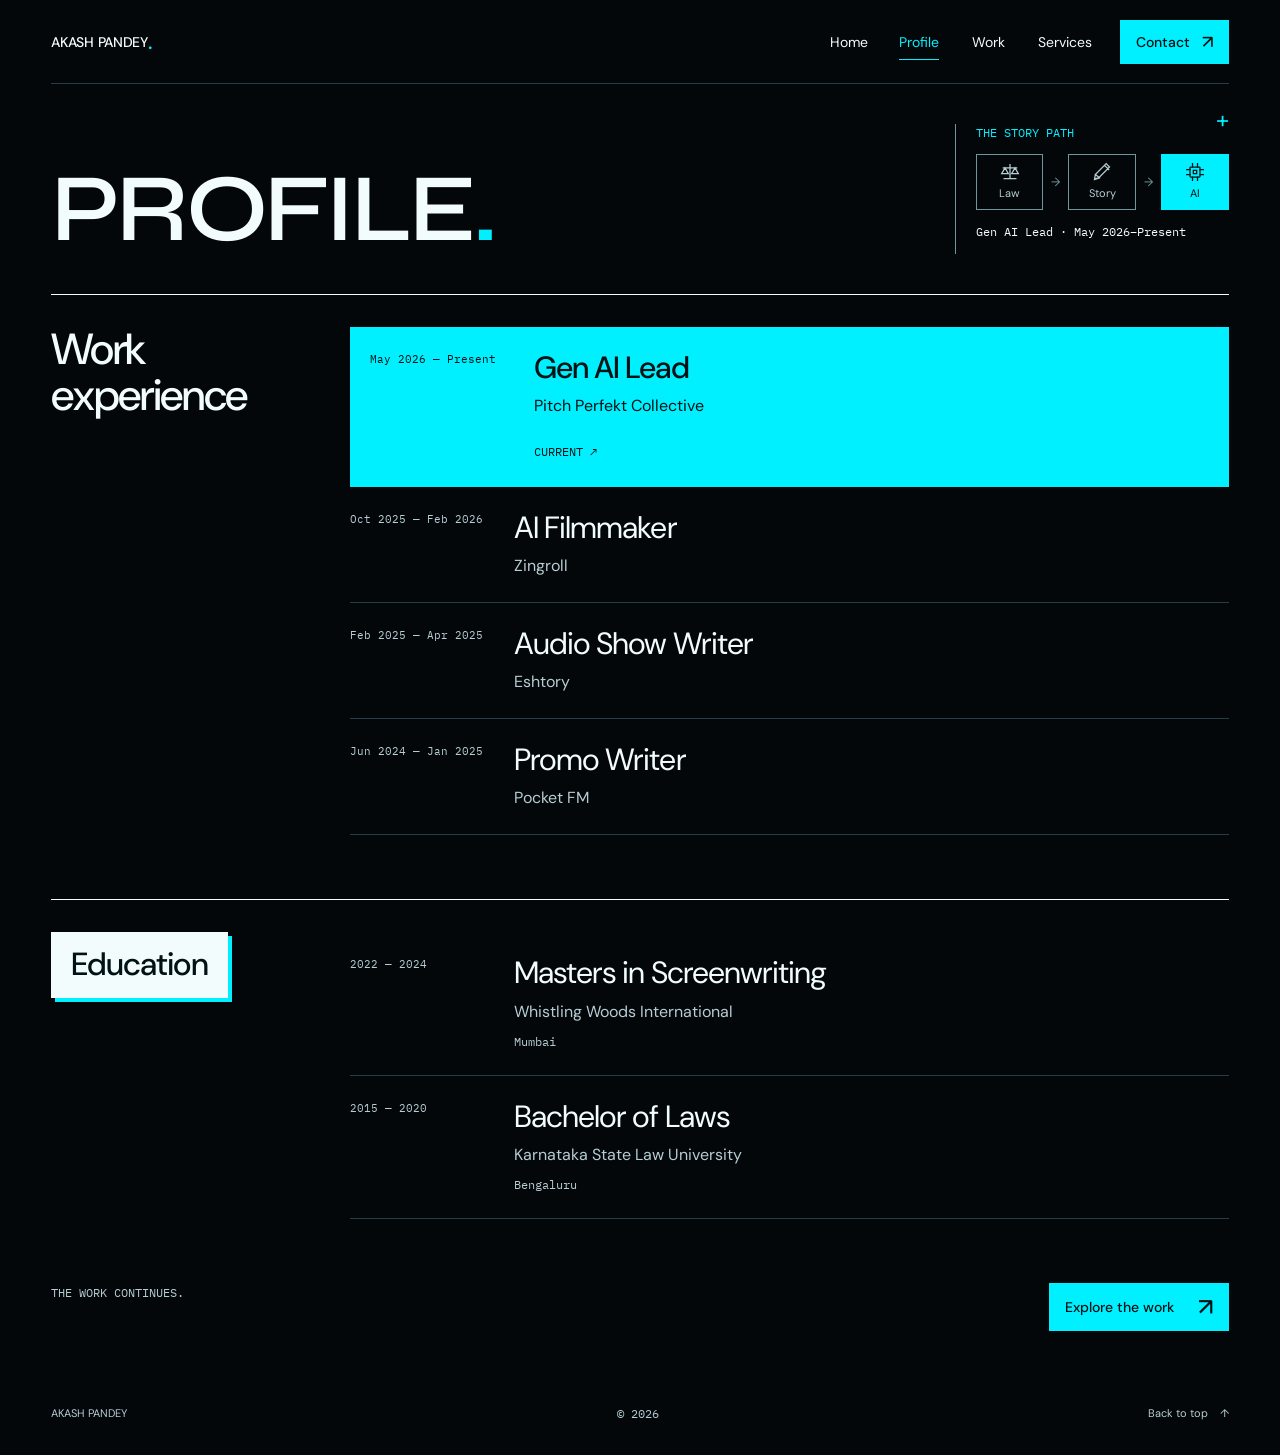
==== profile/index.html @ 9fa41e76 "Publish AI filmmaker portfolio" ====
<!doctype html>
<html lang="en">
<head>
  <meta charset="utf-8">
  <meta name="viewport" content="width=device-width,initial-scale=1,viewport-fit=cover">
  <meta name="theme-color" content="#030709">
  <meta name="description" content="Work experience and education of Akash Pandey, writer, AI filmmaker and Gen AI Lead.">
  <title>Profile — Akash Pandey</title>
  <link rel="icon" href="../assets/favicon.svg" type="image/svg+xml">
  <link rel="stylesheet" href="../assets/styles.css?v=52b96975d5">
  <link rel="stylesheet" href="../assets/effects.css?v=e2949f8f39">
  
  <script src="../assets/app.js?v=d8a2e84956" defer></script>
  <script src="../assets/effects.js?v=63788f4397" defer></script>
</head>
<body class="page-profile">
  <a class="skip-link" href="#main">Skip to content</a>
  <header class="site-header wrap">
    <a class="wordmark" href="../index.html" aria-label="Akash Pandey, Home" data-glitch-trigger><span data-scramble aria-hidden="true">AKASH PANDEY</span><span class="wordmark-dot" aria-hidden="true">.</span></a>
    <nav class="site-nav" aria-label="Main navigation"><a href="../index.html" aria-label="Home" data-glitch-trigger><span data-scramble aria-hidden="true">Home</span></a><a href="../profile/" aria-label="Profile" data-glitch-trigger aria-current="page"><span data-scramble aria-hidden="true">Profile</span></a><a href="../work/" aria-label="Work" data-glitch-trigger><span data-scramble aria-hidden="true">Work</span></a><a href="../services/" aria-label="Services" data-glitch-trigger><span data-scramble aria-hidden="true">Services</span></a><a class="nav-contact" href="../index.html#contact" aria-label="Contact" data-glitch-trigger><span data-scramble aria-hidden="true">Contact</span> <span aria-hidden="true">↗</span></a></nav>
  </header>
  <main class="profile-main wrap" id="main">
  <div class="page-heading" id="top"><div><h1 aria-label="Profile" data-glitch-trigger><span data-scramble aria-hidden="true">PROFILE</span><span class="accent" aria-hidden="true">.</span></h1></div>
    <aside class="journey-widget" aria-label="Explore my journey"><span class="widget-title mono">THE STORY PATH</span><div class="journey-options" role="group" aria-label="Choose a chapter"><button type="button" data-chapter="law" aria-pressed="false"><svg class="ui-icon" viewBox="0 0 24 24" fill="none" stroke="currentColor" stroke-width="1.5" stroke-linecap="square" stroke-linejoin="miter" aria-hidden="true"><path d="M12 3v17M5 20h14M4 7h16M6 7l-4 7h8L6 7Zm12 0-4 7h8l-4-7Z"/></svg><span>Law</span></button><span class="journey-connector" aria-hidden="true">→</span><button type="button" data-chapter="story" aria-pressed="false"><svg class="ui-icon" viewBox="0 0 24 24" fill="none" stroke="currentColor" stroke-width="1.5" stroke-linecap="square" stroke-linejoin="miter" aria-hidden="true"><path d="m15 4 5 5M4 20l4-1L21 6l-4-4L4 15l-1 6 6-2M4 15l5 4"/></svg><span>Story</span></button><span class="journey-connector" aria-hidden="true">→</span><button type="button" data-chapter="ai" aria-pressed="true"><svg class="ui-icon" viewBox="0 0 24 24" fill="none" stroke="currentColor" stroke-width="1.5" stroke-linecap="square" stroke-linejoin="miter" aria-hidden="true"><rect x="6" y="6" width="12" height="12" rx="1"/><path d="M9 2v4m6-4v4M9 18v4m6-4v4M2 9h4m-4 6h4m12-6h4m-4 6h4M10 10h4v4h-4z"/></svg><span>AI</span></button></div><p class="journey-detail mono" data-chapter-detail aria-live="polite">Gen AI Lead · May 2026–Present</p></aside>
    <span class="heading-cross" aria-hidden="true">+</span></div>
  <section class="profile-section" aria-labelledby="experience-title"><div class="profile-section-title"><h2 id="experience-title">Work<br> experience</h2></div><ol class="timeline"><li class="experience-item">
      <details class="experience-entry is-current-entry" name="work-experience">
        <summary class="timeline-row is-current experience-toggle" aria-label="Gen AI Lead at Pitch Perfekt Collective" aria-controls="experience-pitch-perfekt">
          <span class="timeline-date mono">May 2026 — Present</span><div class="experience-heading"><h3>Gen AI Lead</h3><span class="timeline-organization">Pitch Perfekt Collective</span></div>
          <span class="current-mark mono">CURRENT <span aria-hidden="true">↗</span></span>
          <span class="experience-toggle-icon" aria-hidden="true"></span>
        </summary>
        <div class="experience-panel" id="experience-pitch-perfekt" role="region" aria-label="Gen AI Lead details">
          <p class="experience-meta mono">Full-time · Mumbai, Maharashtra, India · On-site</p><div class="experience-copy"><p>Led and worked on AI and hybrid commercials for brands including:</p></div><ul class="experience-brands" aria-label="Brands"><li>Hyundai</li><li>KIA</li><li>TATA</li><li>Whisper</li><li>MamaEarth</li><li>Air India</li><li>JSW</li><li>KreditBee</li><li>Infosys</li><li>Cars24</li><li>5 Paisa</li></ul><div class="experience-feature"><img src="../assets/images/the-last-salute.jpg" width="1280" height="720" alt="" loading="lazy"><div><span class="mono">Netflix documentary</span><h4>The Last Salute</h4><p>Led the generative AI work, including title animation.</p></div></div>
        </div>
      </details>
    </li><li class="experience-item">
      <details class="experience-entry" name="work-experience">
        <summary class="timeline-row experience-toggle" aria-label="AI Filmmaker at Zingroll" aria-controls="experience-zingroll">
          <span class="timeline-date mono">Oct 2025 — Feb 2026</span><div class="experience-heading"><h3>AI Filmmaker</h3><span class="timeline-organization">Zingroll</span></div>
          
          <span class="experience-toggle-icon" aria-hidden="true"></span>
        </summary>
        <div class="experience-panel" id="experience-zingroll" role="region" aria-label="AI Filmmaker details">
          <p class="experience-meta mono">Full-time · New Delhi, Delhi, India · On-site</p><div class="experience-copy"><p>Experimented with different Gen AI tools and workflows.</p><p>Worked on cinematic AI trailers and experimented with different styles of filmmaking.</p></div><ul class="experience-skills mono" aria-label="Skills"><li>Generative AI</li><li>Visual Storytelling</li></ul>
        </div>
      </details>
    </li><li class="experience-item">
      <details class="experience-entry" name="work-experience">
        <summary class="timeline-row experience-toggle" aria-label="Audio Show Writer at Eshtory" aria-controls="experience-eshtory">
          <span class="timeline-date mono">Feb 2025 — Apr 2025</span><div class="experience-heading"><h3>Audio Show Writer</h3><span class="timeline-organization">Eshtory</span></div>
          
          <span class="experience-toggle-icon" aria-hidden="true"></span>
        </summary>
        <div class="experience-panel" id="experience-eshtory" role="region" aria-label="Audio Show Writer details">
          <p class="experience-meta mono">Freelance · Remote</p><div class="experience-copy"><p>Wrote an original fiction audio show, crafting the whole story from one page.</p><p>Developed layered characters and an intriguing, dramatic plot.</p></div><dl class="experience-metrics"><div><dt>episodes</dt><dd>100</dd></div><div><dt>pages</dt><dd>758</dd></div><div><dt>hours of content</dt><dd>20+</dd></div><div><dt>days</dt><dd>45</dd></div></dl><ul class="experience-skills mono" aria-label="Skills"><li>Research</li><li>Writing</li></ul>
        </div>
      </details>
    </li><li class="experience-item">
      <details class="experience-entry" name="work-experience">
        <summary class="timeline-row experience-toggle" aria-label="Promo Writer at Pocket FM" aria-controls="experience-pocket-fm">
          <span class="timeline-date mono">Jun 2024 — Jan 2025</span><div class="experience-heading"><h3>Promo Writer</h3><span class="timeline-organization">Pocket FM</span></div>
          
          <span class="experience-toggle-icon" aria-hidden="true"></span>
        </summary>
        <div class="experience-panel" id="experience-pocket-fm" role="region" aria-label="Promo Writer details">
          <p class="experience-meta mono">Full-time · Remote</p><div class="experience-copy"><p>Wrote 4–40-minute promos for SUPER YODDHA, a fantasy show, that ran on Meta platforms.</p></div><ul class="experience-skills mono" aria-label="Skills"><li>Writing</li><li>Analytical Skills</li></ul>
        </div>
      </details>
    </li></ol></section>
  <section class="profile-section education-section" aria-labelledby="education-title"><div class="profile-section-title"><h2 id="education-title">Education</h2></div><ol class="timeline"><li class="timeline-row"><span class="timeline-date mono">2022 — 2024</span><div><h3>Masters in Screenwriting</h3><span class="timeline-organization">Whistling Woods International</span><span class="timeline-location mono">Mumbai</span></div></li><li class="timeline-row"><span class="timeline-date mono">2015 — 2020</span><div><h3>Bachelor of Laws</h3><span class="timeline-organization">Karnataka State Law University</span><span class="timeline-location mono">Bengaluru</span></div></li></ol></section>
  <div class="profile-end"><span class="mono">THE WORK CONTINUES.</span><a class="text-link" href="../work/">Explore the work <span aria-hidden="true">↗</span></a></div>
  <script type="application/json" id="journey-data">{"law": "Law · 2015–2020", "story": "Screenwriting · 2022–2024", "ai": "Gen AI Lead · May 2026–Present"}</script>
</main>
  <footer class="site-footer wrap"><a href="../index.html">AKASH PANDEY</a><span class="mono">© 2026</span><a href="#top" class="back-top">Back to top <span aria-hidden="true">↑</span></a></footer>
</body>
</html>
---- assets/styles.css ----
@import url('https://fonts.googleapis.com/css2?family=DM+Sans:wght@400;500;600&family=IBM+Plex+Mono:wght@400;500&family=Syne:wght@400;500;600;700&display=swap');

@font-face {font-family:'Bebas Neue';src:url('./fonts/bebas-neue-latin-400.woff2') format('woff2');font-weight:400;font-style:normal;font-display:swap}

:root {
  --bg:#030709; --surface:#101c22; --elevated:#18323a;
  --ink:#f3fcfd; --muted:#b7cdd4; --accent:#00f0ff; --on-accent:#001215;
  --line:#6e969e; --quiet-line:#263e48; --media:#010405;
  --space-1:4px; --space-2:8px; --space-3:12px; --space-4:16px;
  --space-6:24px; --space-8:32px; --space-12:48px; --space-16:64px;
  --gutter:clamp(20px,4vw,80px); --content-max:1728px;
  --section-space:clamp(40px,5vw,80px);
  --font-display:'Syne',sans-serif;
  color-scheme:dark; font-family:'DM Sans',Arial,sans-serif;
  font-synthesis:none; scroll-behavior:smooth; scrollbar-color:var(--line) var(--bg);
}
* {box-sizing:border-box}
body {margin:0;padding-inline:env(safe-area-inset-left) env(safe-area-inset-right);background:var(--bg);color:var(--ink);font-size:16px;-webkit-font-smoothing:antialiased;-webkit-text-size-adjust:100%;text-size-adjust:100%}
body:has(dialog[open]) {overflow:hidden}
::selection {background:var(--accent);color:var(--on-accent)}
a {color:inherit;text-decoration:none;text-underline-offset:.25em}
button {font:inherit;color:inherit;cursor:pointer;border:0;background:none;padding:0}
a,button,summary {-webkit-tap-highlight-color:transparent}
a:focus-visible,button:focus-visible,summary:focus-visible {outline:2px solid var(--accent);outline-offset:5px}
img {display:block;max-width:100%;height:auto}
h1,h2,h3,h4,p,figure {margin:0}
h1,h2,h3,h4 {font-weight:400;text-wrap:balance}
[hidden] {display:none!important}
.wrap {width:min(calc(100% - var(--gutter)*2),var(--content-max));margin-inline:auto}
.mono {font:400 12px/1.6 'IBM Plex Mono',monospace;font-variant-numeric:tabular-nums}
.accent {color:var(--accent)}
.skip-link {position:fixed;top:12px;left:12px;z-index:1000;padding:12px 20px;background:var(--accent);color:var(--on-accent);transform:translateY(-200%)}
.skip-link:focus {transform:translateY(0)}

/* Compact navigation remains visible and usable with touch or a keyboard. */
.site-header {min-height:108px;display:flex;flex-direction:column;align-items:stretch;justify-content:center;gap:4px;padding-block:12px;border-bottom:1px solid var(--quiet-line);position:relative;z-index:10}
.wordmark {align-self:start;display:inline-flex;align-items:center;min-height:44px;font-size:14px;font-weight:500;letter-spacing:-.02em}
.wordmark-dot {color:var(--accent);font-size:21px}
.site-nav {display:flex;align-items:center;justify-content:space-between;gap:4px;font-size:12px}
.site-nav a {position:relative;display:inline-flex;align-items:center;justify-content:center;min-height:44px;min-width:44px;padding:8px 2px;white-space:nowrap}
.site-nav a:after {position:absolute;content:'';bottom:4px;left:2px;right:2px;height:1px;background:var(--accent);transform:scaleX(0);transform-origin:left;transition:transform .2s}
.site-nav a:hover:after,.site-nav a[aria-current]:after {transform:scaleX(1)}
.site-nav a[aria-current] {color:var(--accent)}
.site-nav .nav-contact {gap:5px;padding-inline:8px;background:var(--accent);color:var(--on-accent);font-weight:500}
.site-nav .nav-contact:after {display:none}
.nav-contact>span:last-child {font-size:18px;line-height:1}
.nav-contact:hover {background:var(--ink)}

/* Home: real content sets the height, with no reserved portrait stage. */
.home-hero {display:flex;flex-direction:column;position:relative;padding-block:28px 48px;isolation:isolate;min-width:0}
.hero-name {font-family:var(--font-display);font-size:clamp(3.75rem,20vw,6rem);line-height:.94;letter-spacing:-.04em;font-weight:600}
.hero-name>span {display:block}
.hero-name>span+span {color:var(--accent);margin-top:4px}
.role-label {align-self:start;justify-self:start;display:inline-block;position:relative;background:var(--accent);color:var(--on-accent);font:500 11px/1.5 'IBM Plex Mono',monospace;padding:4px 8px;margin-top:16px}
.role-label:after {position:absolute;content:'';inset:0;transform:translate(-3px,3px);border:1px solid var(--ink);pointer-events:none}
.hero-visual {position:relative;min-width:0;width:100%;padding:16px 0;margin-top:16px;align-self:center}
.portrait-frame {position:relative;width:min(66%,240px);margin:0 auto;--angle:2deg;z-index:2}
.frame-meta {display:flex;align-items:center;justify-content:space-between;gap:12px;margin-bottom:10px;color:var(--muted);font-size:12px}
.frame-meta>span:last-child {background:var(--bg);padding:1px 3px;color:var(--ink)}
.index-label {background:var(--accent);color:var(--on-accent);padding:1px 5px;font-weight:500}
.double-frame {position:relative;display:block;border:1px solid var(--line);padding:5px;background:var(--bg);transition:box-shadow .2s}
.double-frame:after {content:'';position:absolute;inset:-5px 5px 5px -5px;border:1px solid var(--line);z-index:-1;pointer-events:none}
.portrait-frame .double-frame {border-color:var(--ink);box-shadow:6px 7px 0 var(--accent)}
.portrait-frame .double-frame:after {border-color:var(--accent)}
.portrait-frame img {width:100%;aspect-ratio:1;object-fit:cover}
.film-strip {position:absolute;background:var(--accent);width:72px;height:26px;transform:rotate(19deg);top:-22px;right:2%;box-shadow:3px 3px 0 var(--ink);z-index:0;pointer-events:none}
.film-strip:before,.film-strip:after {content:'';position:absolute;left:6px;right:6px;top:4px;height:4px;background:repeating-linear-gradient(90deg,var(--bg) 0 7px,transparent 7px 14px)}
.film-strip:after {top:auto;bottom:4px}
.orbit {position:absolute;width:112px;height:112px;border:1px solid var(--accent);border-radius:50%;opacity:.4;z-index:0;pointer-events:none}
.orbit:before,.orbit:after {content:'';position:absolute;inset:12px -1px;border:1px solid var(--accent);border-radius:50%;transform:rotate(55deg) scaleX(.4)}
.orbit:after {inset:-1px 12px;transform:rotate(-35deg) scaleX(.55)}
.hero-orbit {top:38px;left:0}
.cross {position:absolute;color:var(--accent);font:400 24px/1 Arial,sans-serif;pointer-events:none}
.cross-one {top:8px;right:0}
.cross-two {bottom:8px;left:12%;font-size:18px}
.hero-offer {max-width:60ch}
.hero-offer p {font-size:clamp(17px,1.5vw,20px);line-height:1.65}
.hero-actions {display:flex;align-items:center;flex-wrap:wrap;gap:12px 24px;margin-top:24px}
.text-link {display:inline-flex;align-items:center;justify-content:space-between;gap:24px;min-height:48px;padding:12px 16px;background:var(--accent);color:var(--on-accent);font-size:14px;font-weight:500;transition:background .2s}
.text-link>span {font-size:24px;line-height:1}
.text-link:hover {background:var(--ink)}
.quiet-link {display:inline-flex;align-items:center;gap:16px;min-height:44px;font-size:14px;border-bottom:1px solid var(--line)}
.quiet-link:hover {color:var(--accent)}
.home-divider {display:flex;justify-content:space-between;align-items:center;flex-wrap:wrap;gap:12px 24px;padding:16px 20px;background:var(--ink);color:var(--on-accent);transform:rotate(-.4deg)}
.home-divider>.mono {max-width:65ch;font-size:12px}
.home-divider a {display:inline-flex;align-items:center;min-height:44px;white-space:nowrap;font-weight:500}

/* A film-stock frame carries large condensed type into its pixel state. */
.brand-band {width:100%;overflow:clip;padding-block:clamp(12px,.6vw,24px);margin-block:28px 36px}
.brand-strip {--strip-bg:var(--bg);--strip-ink:var(--accent);position:relative;isolation:isolate;width:calc(100% + 16px);margin-inline:-8px;transform:rotate(-.4deg);color:var(--strip-ink)}
.brand-strip:before {content:'';position:absolute;inset:-5px 7px 5px -5px;border:1px solid var(--ink);z-index:-1;pointer-events:none}
.brand-strip:after {content:'';position:absolute;inset:5px -5px -5px 5px;background:var(--accent);z-index:-2;pointer-events:none;transition:background-color .12s}
.brand-viewport {position:relative;overflow:hidden;border:1px solid var(--accent);background:var(--strip-bg);transition:background-color .12s,color .12s}
.brand-viewport:before,.brand-viewport:after {content:'';position:absolute;left:10px;right:10px;height:3px;top:6px;background:repeating-linear-gradient(90deg,currentColor 0 5px,transparent 5px 18px);pointer-events:none;z-index:2;opacity:.65}
.brand-viewport:after {top:auto;bottom:6px}
.brand-track {display:flex;width:100%}
.brand-group {display:flex;align-items:center;justify-content:center;flex:0 0 auto;flex-wrap:wrap;width:100%}
.brand-group[aria-hidden] {display:none}
.brand-link {display:flex;align-items:center;gap:clamp(24px,3.5vw,56px);padding:18px clamp(16px,2.5vw,40px);font:400 clamp(28px,3vw,38px)/1 'Bebas Neue',sans-serif;letter-spacing:0}
.brand-link:after {content:'';width:10px;height:10px;flex:0 0 auto;background:currentColor;clip-path:polygon(37% 0,63% 0,63% 37%,100% 37%,100% 63%,63% 63%,63% 100%,37% 100%,37% 63%,0 63%,0 37%,37% 37%);transform:rotate(45deg)}
.brand-word {position:relative;display:block}
.brand-name {display:block;white-space:nowrap}
.brand-pixels {position:absolute;inset:0;width:100%;height:100%;image-rendering:pixelated;opacity:0;pointer-events:none}
.brand-link:focus-visible {outline-color:currentColor;outline-offset:-7px}
.brand-strip[data-animated=true] .brand-track {width:max-content;animation:brand-drift 38s linear infinite paused}
.brand-strip[data-animated=true] .brand-group {width:auto;min-width:var(--brand-span,100vw);flex-wrap:nowrap;justify-content:space-around}
.brand-strip[data-animated=true] .brand-group[aria-hidden] {display:flex}
.brand-strip[data-running=true] .brand-track {animation-play-state:running}
.brand-strip[data-keyboard-focus=true] {--strip-bg:var(--accent);--strip-ink:var(--on-accent)}
.brand-strip[data-keyboard-focus=true]:after {background:var(--ink)}
.brand-strip[data-keyboard-focus=true] .brand-track {animation:none;width:100%;transform:none}
.brand-strip[data-keyboard-focus=true] .brand-group {width:100%;min-width:0;flex-wrap:wrap;justify-content:center}
.brand-strip[data-keyboard-focus=true] .brand-group[aria-hidden] {display:none}
.brand-strip[data-keyboard-focus=true] .brand-link[data-pixel-ready] .brand-name {opacity:0}
.brand-strip[data-keyboard-focus=true] .brand-pixels {opacity:1}
.brand-strip.is-touch-active {--strip-bg:var(--accent);--strip-ink:var(--on-accent)}
.brand-strip.is-touch-active:after {background:var(--ink)}
.brand-strip.is-touch-active .brand-link[data-pixel-ready] .brand-name {opacity:0}
.brand-strip.is-touch-active .brand-pixels {opacity:1}
.brand-strip:not([data-animated=true]) .brand-link,.brand-strip[data-keyboard-focus=true] .brand-link {font-size:clamp(26px,3vw,36px);gap:20px;padding:18px;max-width:100%}
.brand-strip:not([data-animated=true]) .brand-name,.brand-strip[data-keyboard-focus=true] .brand-name {white-space:normal}
@media(hover:hover) {
  .brand-strip:hover {--strip-bg:var(--accent);--strip-ink:var(--on-accent)}
  .brand-strip:hover:after {background:var(--ink)}
  .brand-strip:hover .brand-link[data-pixel-ready] .brand-name {opacity:0}
  .brand-strip:hover .brand-pixels {opacity:1}
}
@keyframes brand-drift {to {transform:translateX(-50%)}}
@media(prefers-reduced-motion:reduce) {
  .brand-strip .brand-track {animation:none;width:100%;transform:none}
  .brand-strip .brand-group {width:100%;min-width:0;flex-wrap:wrap;justify-content:center}
  .brand-strip .brand-group[aria-hidden] {display:none}
  .brand-strip .brand-link {font-size:clamp(26px,3vw,36px);gap:20px;padding:18px;max-width:100%}
  .brand-strip .brand-name {white-space:normal}
}

/* Contact scales with its text rather than a viewport-height reservation. */
.contact-section {background:var(--accent);color:var(--on-accent);scroll-margin-top:24px}
.contact-inner {padding-block:32px 24px}
.contact-top {display:flex;justify-content:space-between;gap:24px;font-size:12px}
.contact-section h2 {font-family:var(--font-display);font-size:clamp(3.5rem,10vw,6rem);line-height:.96;letter-spacing:-.04em;font-weight:600;margin-block:32px}
.contact-email {display:flex;align-items:center;justify-content:space-between;gap:16px;width:min(100%,980px);font-size:clamp(18px,3.5vw,48px);line-height:1.3;letter-spacing:-.03em;border-bottom:1px solid currentColor;padding-bottom:16px;overflow-wrap:anywhere}
.contact-email>span {font-size:1.35em;flex:0 0 auto}
.contact-section a:focus-visible {outline-color:var(--on-accent)}
.contact-bottom {display:flex;align-items:center;justify-content:space-between;gap:16px;margin-top:32px;font-size:14px}
.contact-bottom>.mono {font-size:12px;max-width:200px}
.contact-bottom>a {display:inline-flex;align-items:center;min-height:44px;border-bottom:1px solid currentColor;white-space:nowrap}
.site-footer {min-height:84px;display:flex;align-items:center;justify-content:space-between;gap:16px;padding-bottom:env(safe-area-inset-bottom);color:var(--muted);font-size:11px}
.site-footer a {display:inline-flex;align-items:center;min-height:44px}
.site-footer a:hover {color:var(--accent)}
.site-footer .back-top {gap:12px}

/* Profile: content-aware columns, with full-width drawers on small screens. */
.page-heading {position:relative;display:grid;gap:24px;padding-block:32px;align-items:end}
.page-heading h1 {font-family:var(--font-display);font-size:clamp(4rem,11.5vw,6rem);line-height:.95;letter-spacing:-.04em;font-weight:600}
.heading-cross {position:absolute;top:24px;right:0;font-size:24px;color:var(--accent)}
.journey-widget {min-width:0;width:100%;display:grid;grid-template-columns:72px 1fr;gap:8px 16px;border-top:1px solid var(--quiet-line);padding-top:16px}
.widget-title {display:flex;align-items:center;gap:8px;color:var(--accent);font-size:12px;line-height:1.5}
.journey-options {display:flex;align-items:center;gap:8px}
.journey-options button {min-width:44px;min-height:56px;padding:6px;display:flex;flex-direction:column;align-items:center;justify-content:center;gap:4px;color:var(--muted);border:1px solid var(--line);font-size:11px;line-height:1.4;flex:1}
.journey-options button:hover {color:var(--ink);border-color:var(--accent)}
.journey-options button[aria-pressed=true] {color:var(--on-accent);background:var(--accent);border-color:var(--accent)}
.journey-connector {font-size:12px;color:var(--line)}
.journey-detail {grid-column:1/-1;color:var(--ink);font-size:12px;line-height:1.6;min-height:16px}
.profile-section {display:grid;gap:24px;padding-top:24px;border-top:1px solid var(--ink);margin-bottom:48px}
.profile-section h2 {font-size:32px;line-height:1.05;letter-spacing:-.03em;font-weight:500}
.profile-section h2 br {display:none}
#experience-title {font-size:clamp(30px,3.4vw,44px)}
.education-section .profile-section-title {padding:16px 20px;background:var(--ink);color:var(--on-accent);align-self:start;justify-self:start;box-shadow:4px 4px 0 var(--accent)}
.timeline {list-style:none;padding:0;margin:0;min-width:0}
.timeline-row {display:grid;grid-template-columns:minmax(0,1fr);gap:12px;position:relative;padding-block:24px;border-bottom:1px solid var(--quiet-line)}
.timeline-row h3 {font-size:clamp(24px,2.4vw,32px);line-height:1.15;letter-spacing:-.03em;font-weight:400}
.timeline-date {color:var(--muted);font-size:11px;line-height:1.6}
.timeline-organization {display:block;font-size:16px;color:var(--muted);margin-top:8px;line-height:1.5}
.timeline-location {color:var(--muted);display:block;margin-top:8px}
.current-mark {display:block;color:var(--accent);font-size:12px}
.timeline-row.is-current {padding:24px 20px;background:var(--accent);color:var(--on-accent);border-color:var(--accent)}
.is-current h3 {font-weight:500}
.is-current .timeline-date,.is-current .timeline-organization,.is-current .current-mark {color:var(--on-accent)}
.profile-end {display:flex;align-items:start;justify-content:space-between;flex-wrap:wrap;gap:24px;margin-bottom:40px}
.profile-end>.mono {color:var(--muted)}
.experience-entry {--experience-indent:0px}
.experience-heading {min-width:0;padding-right:40px}
.experience-panel {position:relative;overflow:hidden;margin:12px 0 24px var(--experience-indent);padding:20px;background:var(--surface);border-left:1px solid var(--accent)}
.experience-meta {color:var(--muted);text-transform:uppercase;font-size:12px;margin-bottom:16px;line-height:1.8}
.experience-copy p {font-size:16px;line-height:1.65;max-width:70ch}
.experience-copy p+p {margin-top:12px}
.experience-brands,.experience-skills {display:flex;flex-wrap:wrap;gap:8px;list-style:none;padding:0;margin:16px 0 0}
.experience-brands li {padding:5px 8px;border:1px solid var(--quiet-line);color:var(--ink);font-size:12px;line-height:1.5;background:var(--bg)}
.experience-feature {display:grid;grid-template-columns:72px minmax(0,1fr);align-items:start;gap:16px;margin-top:24px;padding-top:20px;border-top:1px solid var(--quiet-line)}
.experience-feature img {width:100%;height:auto}
.experience-feature .mono {font-size:12px;color:var(--accent)}
.experience-feature h4 {font-size:20px;font-weight:500;letter-spacing:-.02em;margin:4px 0 8px}
.experience-feature p {color:var(--muted);font-size:15px;line-height:1.6}
.experience-metrics {display:grid;grid-template-columns:repeat(2,minmax(0,1fr));gap:16px;margin:24px 0}
.experience-metrics>div {display:flex;flex-direction:column;border-top:1px solid var(--line);padding-top:12px}
.experience-metrics dt {font:400 12px/1.6 'IBM Plex Mono',monospace;color:var(--muted)}
.experience-metrics dd {order:-1;font-size:32px;letter-spacing:-.03em;line-height:1.2;margin:0 0 4px;color:var(--accent)}
.experience-skills {gap:8px 16px;font-size:12px;color:var(--muted)}
.experience-skills:before {content:'SKILLS /';color:var(--accent)}

/* Work: a staggered grid keeps the collage in normal document flow. */
.work-main {padding-top:32px}
.work-stage {position:relative;display:grid;grid-template-columns:minmax(0,1fr);gap:32px;align-items:start;padding-bottom:48px;isolation:isolate}
.work-title {position:relative;min-width:0}
.work-title h1 {font-family:var(--font-display);font-size:clamp(3rem,14.8vw,6rem);line-height:.94;letter-spacing:-.04em;font-weight:600}
.work-word {display:block}
.work-outline {color:transparent;-webkit-text-stroke:1.2px var(--ink)}
.work-fill {color:var(--accent)}
.work-console {position:relative;width:100%;min-width:0;padding:12px 16px;background:var(--bg);border:1px solid var(--line);box-shadow:3px 3px 0 var(--accent)}
.work-console .widget-title .ui-icon {width:17px;height:17px}
.quick-films {display:grid;grid-template-columns:repeat(4,minmax(0,1fr));gap:6px;margin-top:12px}
.quick-film {display:flex;align-items:center;justify-content:center;gap:6px;min-width:44px;min-height:44px;border:1px solid var(--line);color:var(--ink)}
.quick-film:hover,.quick-film:focus-visible {background:var(--accent);color:var(--on-accent);border-color:var(--accent)}
.tiny-play {width:0;height:0;border-top:4px solid transparent;border-bottom:4px solid transparent;border-left:6px solid currentColor}
.quick-film .mono {font-size:11px}
.project-card {position:relative;min-width:0;width:calc(100% - 12px);justify-self:center;--angle:-1deg;z-index:2}
.project-2 {--angle:1.5deg}
.project-3 {--angle:1deg}
.project-4 {--angle:-1deg}
.project-5 {--angle:1deg}
.project-6 {--angle:-.6deg}
.project-7 {--angle:.6deg}
.project-open {display:block;width:100%;text-align:left}
.preview-toggle {display:none;align-items:center;justify-content:center;gap:8px;min-width:80px;min-height:44px;padding:8px 10px;border:1px solid var(--accent);color:var(--accent);font:500 11px/1.4 'DM Sans',sans-serif}
.preview-toggle[aria-pressed=true] {background:var(--accent);color:var(--on-accent)}
.preview-toggle:disabled {color:var(--muted);border-color:var(--line);cursor:default}
.preview-toggle-symbol {width:0;height:0;border-block:4px solid transparent;border-left:6px solid currentColor}
.preview-toggle[aria-pressed=true] .preview-toggle-symbol {width:6px;height:6px;border:0;background:currentColor}
@media(max-width:700px),(any-pointer:coarse) {
  .preview-toggle {display:inline-flex}
  .project-card .frame-meta {gap:8px}
}
.project-image {position:relative;display:block;aspect-ratio:16/9;overflow:hidden;background:var(--media)}
.project-image img {display:block;width:100%;height:100%;object-fit:cover}
.project-preview {position:absolute;inset:0;display:block;width:100%;height:100%;object-fit:cover;opacity:0;pointer-events:none;transition:opacity .16s ease}
.project-open.is-previewing .project-preview {opacity:1}
.project-open.is-previewing .play-badge {opacity:0;pointer-events:none}
.project-open:hover .double-frame {box-shadow:5px 6px 0 var(--accent)}
.project-caption {display:flex;align-items:start;justify-content:space-between;gap:12px;padding:16px;background:var(--ink);color:var(--on-accent)}
.project-caption>div {min-width:0}
.project-caption h2 {font-family:var(--font-display);font-size:clamp(22px,2.3vw,32px);line-height:1.12;letter-spacing:-.03em;font-weight:600;overflow-wrap:anywhere}
.project-subtitle {display:block;font-size:13px;line-height:1.5;color:var(--on-accent);margin-top:8px;max-width:48ch;overflow-wrap:anywhere}
.play-label {display:flex;align-items:center;justify-content:center;gap:8px;min-height:44px;min-width:44px;padding:8px;font-size:0;white-space:nowrap;background:var(--on-accent);color:var(--accent);flex:0 0 auto}
.play-label>span {font-size:22px}
.play-badge {position:absolute;width:48px;height:48px;border:1px solid var(--on-accent);background:var(--accent);border-radius:50%;left:50%;top:50%;transform:translate(-50%,-50%);display:grid;place-items:center;transition:background .2s,transform .2s}
.play-triangle {width:0;height:0;border-top:7px solid transparent;border-bottom:7px solid transparent;border-left:11px solid var(--on-accent);margin-left:3px}
.project-open:hover .play-badge {background:var(--ink);transform:translate(-50%,-50%) scale(1.06)}
.project-1 .project-caption {background:var(--accent);padding:clamp(20px,3vw,36px)}
.project-1 .project-caption h2 {font-size:clamp(28px,4.2vw,52px)}
.project-2 .project-caption,.project-5 .project-caption {background:transparent;color:var(--ink);padding-inline:0}
.project-2 .project-subtitle,.project-5 .project-subtitle {color:var(--muted)}
.project-2 .play-label,.project-5 .play-label {background:var(--accent);color:var(--on-accent)}
.project-3 .project-caption {background:var(--surface);color:var(--ink)}
.project-3 .project-subtitle {color:var(--muted)}
.project-3 .play-label {background:var(--accent);color:var(--on-accent)}
#hd-construction-equipment .project-caption {background:var(--surface);color:var(--ink)}
#hd-construction-equipment .project-subtitle {color:var(--muted)}
#hd-construction-equipment .play-label {background:var(--accent);color:var(--on-accent)}
.project-card:not(.project-1):not(.project-3) .double-frame {padding:0;border-color:var(--quiet-line)}
.project-card:not(.project-1):not(.project-3) .double-frame:after {display:none}
.project-1 .double-frame,.project-3 .double-frame {border-color:var(--accent)}
.project-open:focus-visible {outline-offset:8px}
.work-orbit {top:12px;left:66%;width:80px;height:80px;opacity:.25}
.work-strip {display:none}
.work-cross {position:absolute;top:8px;right:0;font-size:24px;color:var(--accent);pointer-events:none}
.work-bottom {display:flex;justify-content:space-between;flex-wrap:wrap;gap:12px 24px;border-top:1px solid var(--line);padding-block:20px;color:var(--muted);font-size:12px}

/* The full film player remains usable in narrow and short landscape windows. */
.film-dialog {width:min(1200px,calc(100% - 24px));max-width:none;max-height:calc(100vh - 24px);max-height:calc(100svh - 24px - env(safe-area-inset-top) - env(safe-area-inset-bottom));margin:auto;padding:0;background:var(--bg);color:var(--ink);border:1px solid var(--accent);border-top-width:3px;overflow:auto;overscroll-behavior:contain}
.film-dialog::backdrop {background:rgb(0 3 5 / .96)}
.film-shell {padding:16px}
.film-top {position:sticky;top:0;z-index:5;background:var(--bg);display:flex;align-items:center;justify-content:space-between;gap:24px;margin-bottom:20px;color:var(--accent)}
.close-film {display:flex;align-items:center;gap:16px;min-height:44px;padding:8px 12px;background:var(--ink);color:var(--on-accent);font-size:13px}
.close-film>span {font-size:24px;line-height:1}
.close-film:hover {background:var(--accent)}
.film-heading {margin-bottom:20px}
.film-heading h2 {font-size:clamp(28px,4vw,56px);letter-spacing:-.03em;line-height:1.05}
.film-heading p {font-size:14px;line-height:1.5;color:var(--muted);margin-top:12px}
.video-stage {display:flex;justify-content:center;background:var(--media)}
.video-stage video {display:block;width:100%;height:auto;aspect-ratio:16/9;max-height:70svh;object-fit:contain;max-width:100%}
.film-bottom {display:flex;justify-content:space-between;gap:16px;align-items:center;margin-top:16px}
.film-bottom .mono {color:var(--muted);font-size:12px}
.next-film {display:flex;align-items:center;gap:20px;min-height:44px;padding:8px 12px;font-size:13px;font-weight:500;background:var(--accent);color:var(--on-accent)}
.next-film>span {font-size:21px}
.next-film:hover {background:var(--ink)}
.video-error {font-size:14px;line-height:1.6;padding-top:16px;color:var(--muted)}
.video-error a {color:var(--accent);text-decoration:underline}

@media(min-width:600px) {
  .home-hero {display:grid;grid-template-columns:minmax(0,1.05fr) minmax(0,1fr);grid-template-rows:max-content max-content max-content minmax(0,1fr);column-gap:clamp(28px,4vw,72px);padding-block:40px 56px}
  .hero-name {grid-column:1;grid-row:1;font-size:clamp(64px,10.6vw,96px)}
  .role-label {grid-column:1;grid-row:2;align-self:start}
  .hero-visual {grid-column:2;grid-row:1/span 4;margin-top:0;align-self:center;padding:40px 12px 24px}
  .portrait-frame {width:min(calc(100% - 24px),520px)}
  .hero-offer {grid-column:1;grid-row:3;margin-top:28px}
  .hero-actions {grid-column:1;grid-row:4;align-self:start}
  .film-strip {width:120px;height:44px;top:0;right:auto;left:20%}
  .film-strip:before,.film-strip:after {height:5px}
  .hero-orbit {top:auto;bottom:40px;left:-8%}
  .cross-two {left:20%;bottom:0}
  .work-stage {grid-template-columns:repeat(12,minmax(0,1fr));gap:clamp(24px,3.5vw,64px);padding-bottom:64px}
  .work-title {grid-column:1/7;grid-row:1}
  .work-title h1 {font-size:clamp(3rem,7.5vw,6rem)}
  .work-console {grid-column:7/-1;grid-row:1;max-width:320px;justify-self:end;align-self:end}
  .project-card {width:100%}
  .project-1 {grid-column:1/-1;grid-row:2;--angle:-.6deg}
  .project-2 {grid-column:1/8;grid-row:3;--angle:1deg}
  .project-3 {grid-column:8/-1;grid-row:3;align-self:start;--angle:1deg}
  .project-4 {grid-column:1/6;grid-row:4;--angle:-1deg}
  .project-5 {grid-column:6/-1;grid-row:4;--angle:1deg}
  .project-6 {grid-column:1/8;grid-row:5;--angle:-.6deg}
  .project-7 {grid-column:8/-1;grid-row:5;--angle:.6deg}
  .work-orbit {left:48%;width:96px;height:96px}
  .work-cross {display:none}
  .frame-meta {font-size:12px}
  .film-shell {padding:24px 32px}
  .contact-inner {padding-block:40px 32px}
}
@media(min-width:600px) and (max-width:699px) {
  .work-title {grid-column:1/-1}
  .work-console {grid-column:1/-1;grid-row:2;max-width:none;display:flex;align-items:center;gap:20px}
  .quick-films {margin-top:0;flex:1}
  .project-1 {grid-row:3}
  .project-2 {grid-row:4}
  .project-3 {grid-row:4}
  .project-4 {grid-row:5}
  .project-5 {grid-row:5}
  .project-6 {grid-row:6}
  .project-7 {grid-row:6}
}
@media(min-width:720px) {
  .site-header {min-height:84px;flex-direction:row;align-items:center;justify-content:space-between;gap:24px;padding-block:16px}
  .wordmark {align-self:auto;min-height:44px}
  .site-nav {gap:clamp(12px,2vw,32px);font-size:14px}
  .site-nav .nav-contact {padding-inline:16px;gap:12px}
}
@media(min-width:800px) {
  .page-heading {grid-template-columns:minmax(0,1fr) 274px;gap:40px;padding-block:40px}
  .journey-widget {display:block;border-top:0;border-left:1px solid var(--line);padding:0 0 0 20px}
  .journey-options {margin-top:12px}
  .journey-detail {margin-top:12px;min-height:32px}
  .heading-cross {top:20px}
  .profile-section {grid-template-columns:minmax(180px,21%) minmax(0,1fr);gap:clamp(32px,4vw,64px);padding-top:32px;margin-bottom:64px}
  .profile-section h2 br {display:block}
  .timeline-row {grid-template-columns:140px minmax(0,1fr);gap:24px}
  .current-mark {grid-column:2}
  .experience-entry {--experience-indent:164px}
  .experience-metrics {grid-template-columns:repeat(4,minmax(0,1fr))}
}
@media(min-width:1100px) {
  .home-hero {grid-template-columns:minmax(0,1fr) minmax(0,1fr);padding-block:48px 64px}
  .hero-actions {gap:32px}
  .portrait-frame {width:min(calc(100% - 32px),460px)}
  .hero-visual {padding-top:48px}
  .project-caption {padding:20px}
  .play-label {font-size:13px;padding-inline:12px}
  .play-label>span {font-size:20px}
  .project-subtitle {font-size:15px}
}
@media(max-width:699px) {
  .portrait-frame .frame-meta>span:last-child {font-size:11px;text-align:right;max-width:140px}
  .home-divider>.mono {max-width:65ch}
  .hero-actions .text-link {gap:16px}
}
@media(max-width:599px) {
  .project-2,.project-5 {width:calc(100% - 24px);justify-self:start}
  .project-4,.project-6 {width:calc(100% - 24px);justify-self:end}
}
@media(max-width:359px) {
  .site-nav {font-size:11px}
  .site-nav .nav-contact {gap:4px;padding-inline:6px}
  .hero-name {font-size:20vw}
  .hero-actions {gap:12px;font-size:12px}
  .hero-actions .text-link {font-size:13px;padding-inline:12px;gap:12px}
  .hero-actions .quiet-link {font-size:13px}
  .journey-widget {grid-template-columns:60px 1fr;column-gap:12px}
  .journey-options {gap:4px}
  .project-caption {padding:12px;gap:8px}
  .project-caption h2 {font-size:21px}
  .project-subtitle {font-size:12px}
  .site-footer>a:first-child {max-width:84px}
}
@media(max-height:500px) and (orientation:landscape) {
  .film-dialog {width:min(1080px,calc(100% - 24px));max-height:calc(100dvh - 16px)}
  .film-shell {padding:12px 16px}
  .film-top,.film-heading {margin-bottom:12px}
  .film-heading h2 {font-size:28px}
  .film-heading p {margin-top:4px}
  .video-stage video {height:auto;max-height:70svh}
}
@media(prefers-reduced-motion:reduce) {
  :root {scroll-behavior:auto}
  *,*:before,*:after {animation:none!important;transition:none!important}
}

/* A compact arcade selection screen, in the portfolio's cyan film-frame world. */
.arcade-menu {display:grid;grid-template-columns:minmax(0,1fr);gap:20px;padding-block:8px 28px;max-width:1120px}
.arcade-button {position:relative;display:block;padding:3px 3px 9px;isolation:isolate;touch-action:manipulation;min-width:0;--step:8px}
.arcade-button:before,.arcade-face {clip-path:polygon(0 var(--step),var(--step) var(--step),var(--step) 0,calc(100% - var(--step)) 0,calc(100% - var(--step)) var(--step),100% var(--step),100% calc(100% - var(--step)),calc(100% - var(--step)) calc(100% - var(--step)),calc(100% - var(--step)) 100%,var(--step) 100%,var(--step) calc(100% - var(--step)),0 calc(100% - var(--step)))}
.arcade-button:before {content:'';position:absolute;inset:0;background:var(--ink);z-index:-1}
.arcade-face {display:flex;align-items:center;justify-content:center;gap:20px;position:relative;min-height:76px;padding:24px;background:var(--accent);color:var(--on-accent);transition:transform .16s steps(2,end),background-color .16s}
.arcade-label {width:auto;max-width:calc(100% - 44px);height:21px;flex-shrink:1}
.arcade-play {width:15px;height:19px;flex-shrink:0;transition:transform .16s steps(2,end)}
.arcade-spark {position:absolute;right:12px;top:12px;width:3px;height:3px;background:currentColor;opacity:.5;box-shadow:-4px 0 currentColor,0 4px currentColor}
.arcade-button:active .arcade-face {transform:translateY(6px)}
.arcade-button:focus-visible {outline:2px solid var(--accent);outline-offset:6px}
.arcade-button:focus-visible .arcade-face,.arcade-button.is-touch-active .arcade-face {background:var(--ink);transform:translateY(3px)}
.arcade-button:focus-visible .arcade-play,.arcade-button.is-touch-active .arcade-play {transform:translateX(4px)}
.arcade-button.is-glitching .arcade-label {animation:arcade-signal .3s steps(2,end)}
@media(hover:hover) {.arcade-button:hover .arcade-face {background:var(--ink);transform:translateY(3px)}.arcade-button:hover .arcade-play {transform:translateX(4px)}}
@media(min-width:700px) {.arcade-menu {grid-template-columns:repeat(3,minmax(0,1fr));gap:28px;padding-block:16px 36px}.arcade-face {min-height:96px;padding:24px 16px;gap:16px}}
@keyframes arcade-signal {0%,100%{transform:translateX(0);clip-path:inset(0)}25%{transform:translateX(3px);clip-path:inset(0 0 35%)}50%{transform:translateX(-2px);clip-path:inset(30% 0 0)}75%{transform:translateX(1px);clip-path:inset(0)}}
@media(prefers-reduced-motion:reduce) {.arcade-face,.arcade-play {transition:none}.arcade-button.is-glitching .arcade-label {animation:none}}

/* Safari touch layouts: stable reading geometry and no sticky mouse-only feedback. */
@media(max-width:699px) {
  .project-card {width:calc(100% - 12px);justify-self:center}
  .frame-meta {flex-wrap:wrap;row-gap:4px}
  .project-subtitle {font-size:14px}
  .project-caption h2 {overflow-wrap:anywhere}
  .film-shell {padding:16px}
  .film-top {position:sticky;top:-16px;z-index:5;background:var(--bg);padding-block:8px;margin-top:-8px;margin-bottom:12px}
}
@media(hover:none) {
  .project-open:hover .double-frame {box-shadow:none}
  .portrait-frame,.project-card {transition:none}
}
@media(max-width:699px) and (min-width:600px) {
  .project-card {grid-column:1/-1;grid-row:auto}
  .work-stage .project-1 {grid-row:3}
}
---- assets/effects.css ----
/* Interaction styling only. All adaptive geometry lives in styles.css. */
.ui-icon {display:inline-block;width:20px;height:20px;flex:0 0 auto;vertical-align:middle}
.site-nav [data-scramble],.wordmark [data-scramble],.page-heading [data-scramble],.work-fill [data-scramble] {display:inline-block}
[data-scramble] {white-space:nowrap}
[data-scrambling] {text-shadow:-2px 0 rgb(0 240 255 / .5),2px 0 rgb(243 252 253 / .35)}
.hero-offer {margin-top:20px;padding-left:16px;border-left:1px solid var(--accent)}
.hero-offer p {font-weight:500}
.hero-offer mark {background:var(--accent);color:var(--on-accent);padding:.03em .2em;white-space:nowrap;box-decoration-break:clone;-webkit-box-decoration-break:clone}
.portrait-frame,.project-card {transform:rotate(var(--angle,0deg));transition:transform .15s steps(2,end)}
.project-open.is-touch-active .double-frame {box-shadow:5px 6px 0 var(--accent)}
.site-nav a.is-touch-active:after {transform:scaleX(1)}
.glitch-surface {position:relative;isolation:isolate;overflow:hidden}
.glitch-surface:before,.glitch-surface:after {content:'';position:absolute;inset:0;background-image:var(--glitch-image);background-size:100% 100%;opacity:0;pointer-events:none;z-index:3}
.glitch-surface:after {filter:contrast(1.3) saturate(.35);mix-blend-mode:screen}
.is-glitching .glitch-surface:before {animation:slice-jump .3s steps(1,end)}
.is-glitching .glitch-surface:after {animation:signal-slice .3s steps(1,end)}
@keyframes slice-jump {0%,100%{opacity:0;transform:translateX(0);clip-path:inset(0)}14%{opacity:.95;transform:translateX(7px);clip-path:inset(13% 0 72% 0)}35%{opacity:.95;transform:translateX(-9px);clip-path:inset(54% 0 27% 0)}60%{opacity:.8;transform:translateX(5px);clip-path:inset(80% 0 9% 0)}82%{opacity:.7;transform:translateX(-4px);clip-path:inset(31% 0 60% 0)}}
@keyframes signal-slice {0%,100%{opacity:0;transform:translateX(0);clip-path:inset(0)}23%{opacity:.55;transform:translateX(-5px);clip-path:inset(69% 0 28% 0)}46%{opacity:.65;transform:translateX(8px);clip-path:inset(24% 0 70% 0)}74%{opacity:.4;transform:translateX(-6px);clip-path:inset(45% 0 52% 0)}}
.portrait-hover {display:block;width:100%;position:relative;cursor:pointer;appearance:none;-webkit-appearance:none;border-radius:0;text-align:left;touch-action:manipulation}
.portrait-hover:focus-visible {outline:2px solid var(--accent);outline-offset:7px}
.portrait-image {display:block;aspect-ratio:1;background:var(--media)}
.portrait-image>img {width:100%;height:100%;object-fit:cover}
.portrait-image>.pixel-portrait {position:absolute;inset:0;opacity:0;image-rendering:pixelated;z-index:1}
.portrait-hover[data-pixel-mode=true] .portrait-original {opacity:0}
.portrait-hover[data-pixel-mode=true] .pixel-portrait {opacity:1}
.journey-widget.is-glitching .journey-detail {text-shadow:2px 0 rgb(0 240 255 / .4)}
.experience-entry[data-hover-enabled=true] .experience-toggle-icon {display:none}
.experience-toggle {list-style:none;cursor:pointer}
.experience-toggle::-webkit-details-marker {display:none}
.experience-toggle::marker {content:''}
.experience-toggle h3 {text-decoration-color:currentColor;text-underline-offset:6px;text-decoration-thickness:1px}
.experience-toggle-icon {position:absolute;right:0;top:24px;display:block;width:30px;height:30px;border:1px solid var(--line);color:var(--accent)}
.experience-toggle-icon:before,.experience-toggle-icon:after {content:'';position:absolute;left:8px;top:13px;width:12px;height:1px;background:currentColor}
.experience-toggle-icon:after {transform:rotate(90deg);transition:transform .16s steps(2,end)}
.experience-toggle.is-current .experience-toggle-icon {right:20px;border-color:var(--on-accent);color:var(--on-accent)}
.experience-entry[open] .experience-toggle-icon:after {transform:rotate(0)}
.experience-entry[open] .experience-toggle h3,.experience-toggle:focus-visible h3 {text-decoration-line:underline}
.experience-entry[open] .experience-toggle:not(.is-current) {border-bottom-color:var(--accent)}
.experience-toggle.is-current:focus-visible {outline-color:var(--ink)}
.experience-entry[open] .experience-panel {animation:experience-reveal .32s steps(1,end) both}
.experience-entry[open] .experience-panel:before {content:'';position:absolute;left:0;right:0;height:3px;background:linear-gradient(var(--accent),transparent);pointer-events:none;animation:experience-scan .34s steps(6,end) both}
.experience-entry.is-glitching .experience-heading h3 {animation:experience-title-signal .31s steps(1,end)}
@keyframes experience-reveal {0%{clip-path:inset(0 0 90%);opacity:.4;transform:translate(-4px,-6px)}20%{clip-path:inset(0 0 65%);opacity:.8;transform:translateX(5px)}40%{clip-path:polygon(0 0,100% 0,100% 41%,58% 41%,58% 55%,0 55%);transform:translateX(-3px)}65%{clip-path:inset(0 0 18%);opacity:1;transform:translateX(2px)}85%,100%{clip-path:inset(0);opacity:1;transform:translateX(0)}}
@keyframes experience-title-signal {0%,100%{text-shadow:none}20%,60%{text-shadow:-2px 0 var(--line),2px 0 var(--accent)}40%,75%{text-shadow:2px 0 var(--line),-1px 0 var(--ink)}}
@keyframes experience-scan {0%{top:0;opacity:0}15%{opacity:.65}100%{top:100%;opacity:0}}
@media(hover:hover) {.experience-toggle:hover h3{text-decoration-line:underline}.experience-toggle:not(.is-current):hover h3{color:var(--accent)}.experience-toggle:hover .experience-toggle-icon{background:var(--accent);color:var(--on-accent);border-color:var(--accent)}}
@media(prefers-reduced-motion:reduce) {[data-scrambling]{text-shadow:none}.glitch-surface:before,.glitch-surface:after{display:none}.portrait-frame,.project-card{transition:none}.experience-entry[open] .experience-panel,.experience-entry[open] .experience-panel:before,.experience-entry.is-glitching .experience-heading h3{animation:none}.experience-toggle-icon:after{transition:none}}
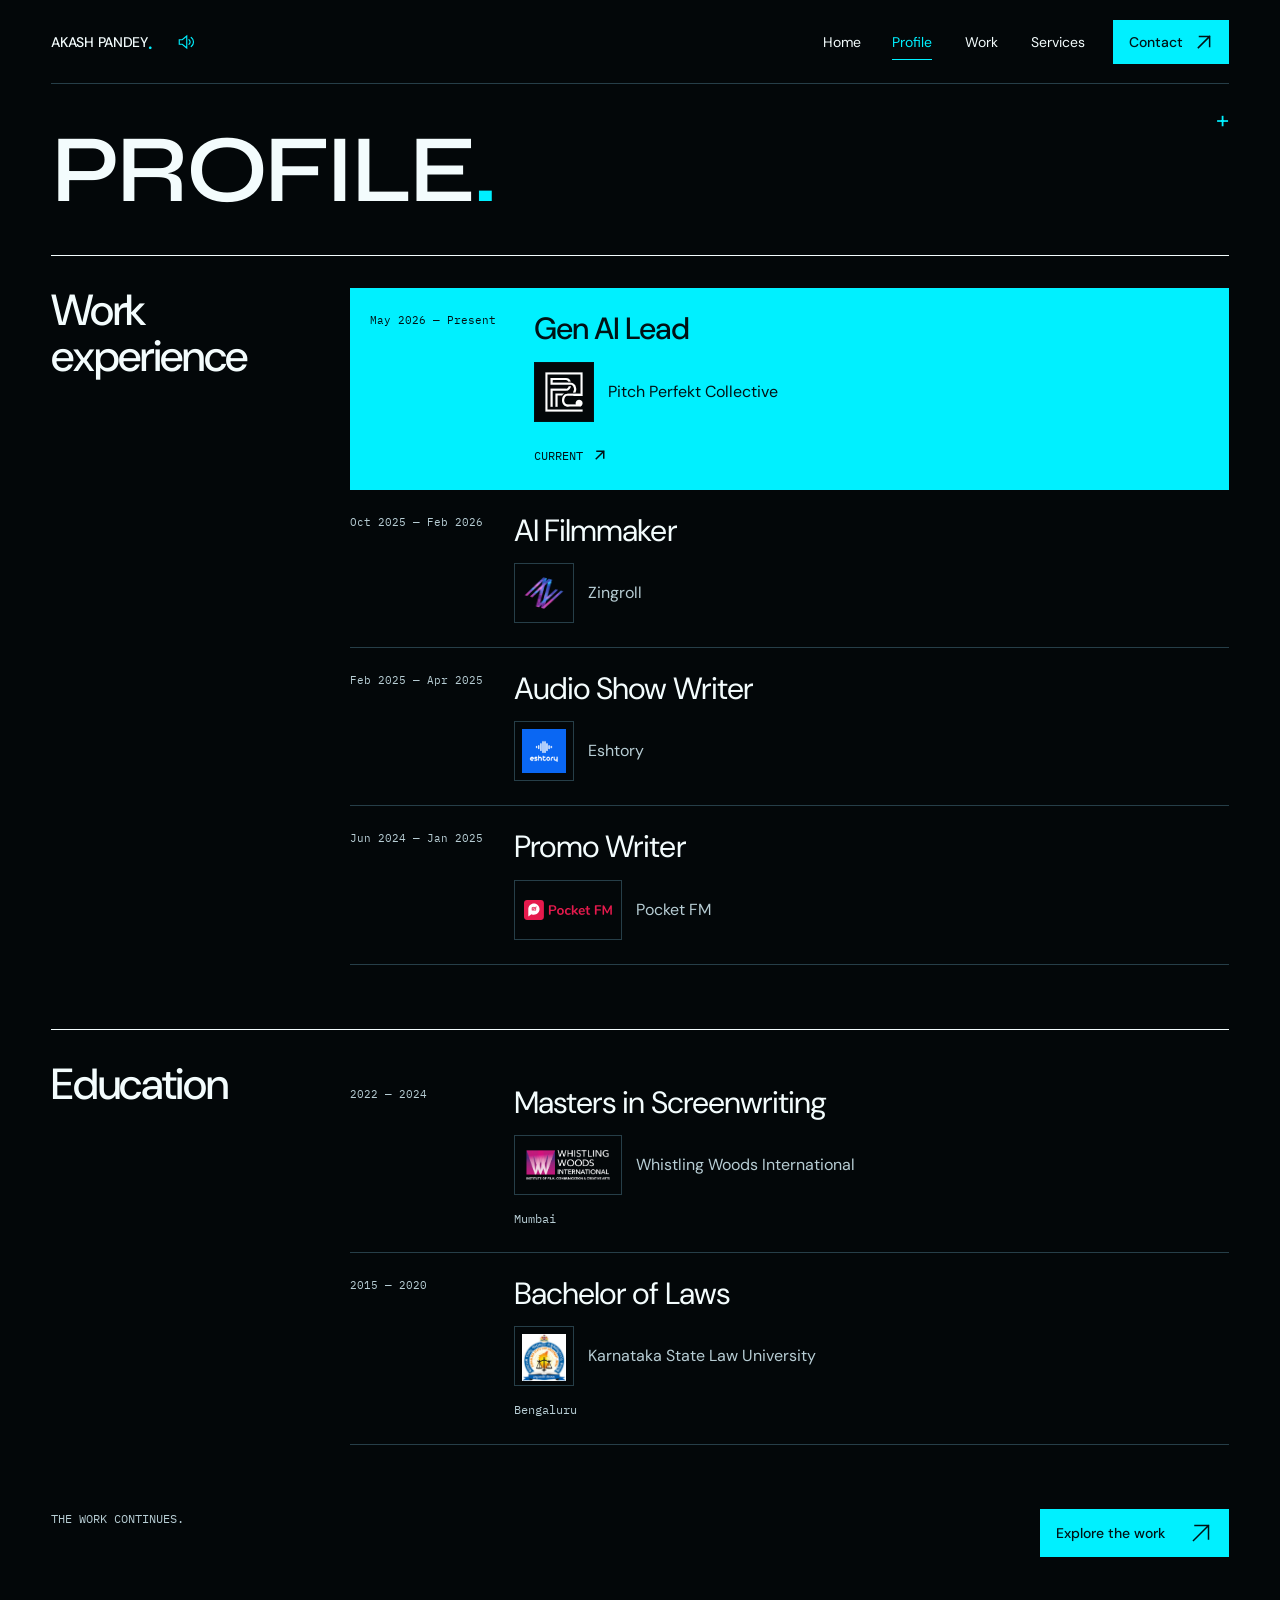
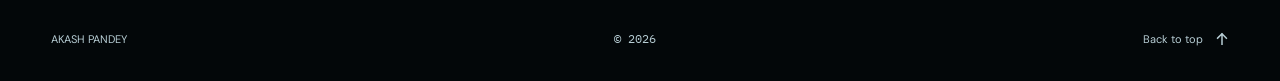
==== commit cbcbcbe5: "Publish portfolio v1 Update the four portfolio pages, project categories and films, services icon de" ====
--- a/profile/index.html
+++ b/profile/index.html
@@ -7,27 +7,38 @@
   <meta name="description" content="Work experience and education of Akash Pandey, writer, AI filmmaker and Gen AI Lead.">
   <title>Profile — Akash Pandey</title>
   <link rel="icon" href="../assets/favicon.svg" type="image/svg+xml">
-  <link rel="stylesheet" href="../assets/styles.css?v=52b96975d5">
-  <link rel="stylesheet" href="../assets/effects.css?v=e2949f8f39">
+  <link rel="preconnect" href="https://fonts.googleapis.com">
+  <link rel="preconnect" href="https://fonts.gstatic.com" crossorigin>
+  <link rel="stylesheet" href="https://fonts.googleapis.com/css2?family=DM+Sans:wght@400;500;600&amp;family=IBM+Plex+Mono:wght@400;500&amp;family=Syne:wght@400;500;600;700&amp;display=swap">
+  <link rel="stylesheet" href="../assets/styles.css?v=f05b1d639b">
+  <link rel="stylesheet" href="../assets/interaction-sound.css?v=3c4a4990ab">
+  <link rel="stylesheet" href="../assets/effects.css?v=3342c91270">
   
-  <script src="../assets/app.js?v=d8a2e84956" defer></script>
-  <script src="../assets/effects.js?v=63788f4397" defer></script>
+  
+  
+  <link rel="stylesheet" href="../assets/profile.css?v=2f8bb65811">
+  <link rel="stylesheet" href="../assets/easter-eggs.css?v=0167d80ba7">
+  <script src="../assets/interaction-sound.js?v=6d286718a4" defer></script>
+  <script src="../assets/app.js?v=3c80b69f9f" defer></script>
+  <script src="../assets/effects.js?v=b856b613af" defer></script>
+  
+  
+  <script src="../assets/easter-eggs.js?v=7c049d9869" defer></script>
 </head>
 <body class="page-profile">
   <a class="skip-link" href="#main">Skip to content</a>
   <header class="site-header wrap">
-    <a class="wordmark" href="../index.html" aria-label="Akash Pandey, Home" data-glitch-trigger><span data-scramble aria-hidden="true">AKASH PANDEY</span><span class="wordmark-dot" aria-hidden="true">.</span></a>
-    <nav class="site-nav" aria-label="Main navigation"><a href="../index.html" aria-label="Home" data-glitch-trigger><span data-scramble aria-hidden="true">Home</span></a><a href="../profile/" aria-label="Profile" data-glitch-trigger aria-current="page"><span data-scramble aria-hidden="true">Profile</span></a><a href="../work/" aria-label="Work" data-glitch-trigger><span data-scramble aria-hidden="true">Work</span></a><a href="../services/" aria-label="Services" data-glitch-trigger><span data-scramble aria-hidden="true">Services</span></a><a class="nav-contact" href="../index.html#contact" aria-label="Contact" data-glitch-trigger><span data-scramble aria-hidden="true">Contact</span> <span aria-hidden="true">↗</span></a></nav>
+    <div class="header-identity"><a class="wordmark" href="../index.html" data-storm-secret="wordmark" aria-label="Akash Pandey, Home" data-glitch-trigger><span data-scramble aria-hidden="true">AKASH PANDEY</span><span class="wordmark-dot" aria-hidden="true">.</span></a><button class="sound-toggle" type="button" data-sound-toggle aria-pressed="true" aria-label="Mute sound effects" title="Mute sound effects" hidden><svg viewBox="0 0 24 24" width="18" height="18" fill="none" stroke="currentColor" stroke-width="1.5" stroke-linecap="square" stroke-linejoin="miter" aria-hidden="true" focusable="false"><path d="M3 9h4l6-5v16l-6-5H3Z"/><g class="sound-icon-on"><path d="M16 9c2 1.5 2 4.5 0 6m3-9c4 3 4 9 0 12"/></g><g class="sound-icon-off"><path d="m17 9 5 6m0-6-5 6"/></g></svg></button></div>
+    <nav class="site-nav" aria-label="Main navigation"><a href="../index.html" aria-label="Home" data-glitch-trigger><span data-scramble aria-hidden="true">Home</span></a><a href="../profile/" aria-label="Profile" data-glitch-trigger aria-current="page"><span data-scramble aria-hidden="true">Profile</span></a><a href="../work/" aria-label="Work" data-glitch-trigger><span data-scramble aria-hidden="true">Work</span></a><a href="../services/" aria-label="Services" data-glitch-trigger><span data-scramble aria-hidden="true">Services</span></a><a class="nav-contact" href="../index.html#contact" aria-label="Contact" data-glitch-trigger><span data-scramble aria-hidden="true">Contact</span> <svg class="arrow-icon" viewBox="0 0 16 16" width="16" height="16" fill="none" stroke="currentColor" stroke-width="1.5" stroke-linecap="square" stroke-linejoin="miter" aria-hidden="true" focusable="false"><path d="M3 13 13 3M4 3h9v9" vector-effect="non-scaling-stroke"/></svg></a></nav>
   </header>
   <main class="profile-main wrap" id="main">
   <div class="page-heading" id="top"><div><h1 aria-label="Profile" data-glitch-trigger><span data-scramble aria-hidden="true">PROFILE</span><span class="accent" aria-hidden="true">.</span></h1></div>
-    <aside class="journey-widget" aria-label="Explore my journey"><span class="widget-title mono">THE STORY PATH</span><div class="journey-options" role="group" aria-label="Choose a chapter"><button type="button" data-chapter="law" aria-pressed="false"><svg class="ui-icon" viewBox="0 0 24 24" fill="none" stroke="currentColor" stroke-width="1.5" stroke-linecap="square" stroke-linejoin="miter" aria-hidden="true"><path d="M12 3v17M5 20h14M4 7h16M6 7l-4 7h8L6 7Zm12 0-4 7h8l-4-7Z"/></svg><span>Law</span></button><span class="journey-connector" aria-hidden="true">→</span><button type="button" data-chapter="story" aria-pressed="false"><svg class="ui-icon" viewBox="0 0 24 24" fill="none" stroke="currentColor" stroke-width="1.5" stroke-linecap="square" stroke-linejoin="miter" aria-hidden="true"><path d="m15 4 5 5M4 20l4-1L21 6l-4-4L4 15l-1 6 6-2M4 15l5 4"/></svg><span>Story</span></button><span class="journey-connector" aria-hidden="true">→</span><button type="button" data-chapter="ai" aria-pressed="true"><svg class="ui-icon" viewBox="0 0 24 24" fill="none" stroke="currentColor" stroke-width="1.5" stroke-linecap="square" stroke-linejoin="miter" aria-hidden="true"><rect x="6" y="6" width="12" height="12" rx="1"/><path d="M9 2v4m6-4v4M9 18v4m6-4v4M2 9h4m-4 6h4m12-6h4m-4 6h4M10 10h4v4h-4z"/></svg><span>AI</span></button></div><p class="journey-detail mono" data-chapter-detail aria-live="polite">Gen AI Lead · May 2026–Present</p></aside>
     <span class="heading-cross" aria-hidden="true">+</span></div>
   <section class="profile-section" aria-labelledby="experience-title"><div class="profile-section-title"><h2 id="experience-title">Work<br> experience</h2></div><ol class="timeline"><li class="experience-item">
       <details class="experience-entry is-current-entry" name="work-experience">
         <summary class="timeline-row is-current experience-toggle" aria-label="Gen AI Lead at Pitch Perfekt Collective" aria-controls="experience-pitch-perfekt">
-          <span class="timeline-date mono">May 2026 — Present</span><div class="experience-heading"><h3>Gen AI Lead</h3><span class="timeline-organization">Pitch Perfekt Collective</span></div>
-          <span class="current-mark mono">CURRENT <span aria-hidden="true">↗</span></span>
+          <span class="timeline-date mono">May 2026 — Present</span><div class="experience-heading"><h3>Gen AI Lead</h3><div class="organization-identity"><span class="organization-logo" aria-hidden="true"><img src="../assets/logos/pitch-perfekt.svg" alt="" width="1000" height="1000" loading="lazy" decoding="async"></span><span class="timeline-organization">Pitch Perfekt Collective</span></div></div>
+          <span class="current-mark mono">CURRENT <svg class="arrow-icon" viewBox="0 0 16 16" width="16" height="16" fill="none" stroke="currentColor" stroke-width="1.5" stroke-linecap="square" stroke-linejoin="miter" aria-hidden="true" focusable="false"><path d="M3 13 13 3M4 3h9v9" vector-effect="non-scaling-stroke"/></svg></span>
           <span class="experience-toggle-icon" aria-hidden="true"></span>
         </summary>
         <div class="experience-panel" id="experience-pitch-perfekt" role="region" aria-label="Gen AI Lead details">
@@ -37,7 +48,7 @@
     </li><li class="experience-item">
       <details class="experience-entry" name="work-experience">
         <summary class="timeline-row experience-toggle" aria-label="AI Filmmaker at Zingroll" aria-controls="experience-zingroll">
-          <span class="timeline-date mono">Oct 2025 — Feb 2026</span><div class="experience-heading"><h3>AI Filmmaker</h3><span class="timeline-organization">Zingroll</span></div>
+          <span class="timeline-date mono">Oct 2025 — Feb 2026</span><div class="experience-heading"><h3>AI Filmmaker</h3><div class="organization-identity"><span class="organization-logo" aria-hidden="true"><img src="../assets/logos/zingroll.png" alt="" width="1024" height="1024" loading="lazy" decoding="async"></span><span class="timeline-organization">Zingroll</span></div></div>
           
           <span class="experience-toggle-icon" aria-hidden="true"></span>
         </summary>
@@ -48,7 +59,7 @@
     </li><li class="experience-item">
       <details class="experience-entry" name="work-experience">
         <summary class="timeline-row experience-toggle" aria-label="Audio Show Writer at Eshtory" aria-controls="experience-eshtory">
-          <span class="timeline-date mono">Feb 2025 — Apr 2025</span><div class="experience-heading"><h3>Audio Show Writer</h3><span class="timeline-organization">Eshtory</span></div>
+          <span class="timeline-date mono">Feb 2025 — Apr 2025</span><div class="experience-heading"><h3>Audio Show Writer</h3><div class="organization-identity"><span class="organization-logo" aria-hidden="true"><img src="../assets/logos/eshtory.png" alt="" width="512" height="512" loading="lazy" decoding="async"></span><span class="timeline-organization">Eshtory</span></div></div>
           
           <span class="experience-toggle-icon" aria-hidden="true"></span>
         </summary>
@@ -59,7 +70,7 @@
     </li><li class="experience-item">
       <details class="experience-entry" name="work-experience">
         <summary class="timeline-row experience-toggle" aria-label="Promo Writer at Pocket FM" aria-controls="experience-pocket-fm">
-          <span class="timeline-date mono">Jun 2024 — Jan 2025</span><div class="experience-heading"><h3>Promo Writer</h3><span class="timeline-organization">Pocket FM</span></div>
+          <span class="timeline-date mono">Jun 2024 — Jan 2025</span><div class="experience-heading"><h3>Promo Writer</h3><div class="organization-identity"><span class="organization-logo is-wide" aria-hidden="true"><img src="../assets/logos/pocket-fm.svg" alt="" width="473" height="107" loading="lazy" decoding="async"></span><span class="timeline-organization">Pocket FM</span></div></div>
           
           <span class="experience-toggle-icon" aria-hidden="true"></span>
         </summary>
@@ -68,10 +79,19 @@
         </div>
       </details>
     </li></ol></section>
-  <section class="profile-section education-section" aria-labelledby="education-title"><div class="profile-section-title"><h2 id="education-title">Education</h2></div><ol class="timeline"><li class="timeline-row"><span class="timeline-date mono">2022 — 2024</span><div><h3>Masters in Screenwriting</h3><span class="timeline-organization">Whistling Woods International</span><span class="timeline-location mono">Mumbai</span></div></li><li class="timeline-row"><span class="timeline-date mono">2015 — 2020</span><div><h3>Bachelor of Laws</h3><span class="timeline-organization">Karnataka State Law University</span><span class="timeline-location mono">Bengaluru</span></div></li></ol></section>
-  <div class="profile-end"><span class="mono">THE WORK CONTINUES.</span><a class="text-link" href="../work/">Explore the work <span aria-hidden="true">↗</span></a></div>
-  <script type="application/json" id="journey-data">{"law": "Law · 2015–2020", "story": "Screenwriting · 2022–2024", "ai": "Gen AI Lead · May 2026–Present"}</script>
+  <section class="profile-section education-section" aria-labelledby="education-title"><div class="profile-section-title"><h2 id="education-title">Education</h2></div><ol class="timeline"><li class="timeline-row"><span class="timeline-date mono">2022 — 2024</span><div><h3>Masters in Screenwriting</h3><div class="organization-identity"><span class="organization-logo is-wide" aria-hidden="true"><img src="../assets/logos/whistling-woods.png" alt="" width="934" height="388" loading="lazy" decoding="async"></span><span class="timeline-organization">Whistling Woods International</span></div><span class="timeline-location mono">Mumbai</span></div></li><li class="timeline-row"><span class="timeline-date mono">2015 — 2020</span><div><h3>Bachelor of Laws</h3><div class="organization-identity"><span class="organization-logo" aria-hidden="true"><img src="../assets/logos/karnataka-state-law-university.jpg" alt="" width="185" height="195" loading="lazy" decoding="async"></span><span class="timeline-organization">Karnataka State Law University</span></div><span class="timeline-location mono">Bengaluru</span></div></li></ol></section>
+  <div class="profile-end"><span class="mono">THE WORK CONTINUES.</span><a class="text-link" href="../work/">Explore the work <svg class="arrow-icon" viewBox="0 0 16 16" width="16" height="16" fill="none" stroke="currentColor" stroke-width="1.5" stroke-linecap="square" stroke-linejoin="miter" aria-hidden="true" focusable="false"><path d="M3 13 13 3M4 3h9v9" vector-effect="non-scaling-stroke"/></svg></a></div>
 </main>
-  <footer class="site-footer wrap"><a href="../index.html">AKASH PANDEY</a><span class="mono">© 2026</span><a href="#top" class="back-top">Back to top <span aria-hidden="true">↑</span></a></footer>
+  <footer class="site-footer wrap"><a href="../index.html">AKASH PANDEY</a><span class="mono">© 2026</span><div class="footer-tools"><a href="#top" class="back-top">Back to top <svg class="arrow-icon" viewBox="0 0 16 16" width="16" height="16" fill="none" stroke="currentColor" stroke-width="1.5" stroke-linecap="square" stroke-linejoin="miter" aria-hidden="true" focusable="false"><path d="M8 14V2M3 7l5-5 5 5" vector-effect="non-scaling-stroke"/></svg></a></div></footer>
+  <button class="bat-signal" type="button" data-storm-toggle aria-pressed="false" aria-label="Stop thunderstorm" hidden><svg viewBox="0 0 40 24" fill="currentColor" shape-rendering="crispEdges" aria-hidden="true" focusable="false"><path d="M1 3H3V5H5V6H8V7H11V8H15V7H17V2H19V6H21V2H23V7H25V8H29V7H32V6H35V5H37V3H39V9H37V11H34V10H32V11H30V14H27V13H25V16H23V17H22V19H21V22H19V19H18V17H17V16H15V13H13V14H10V11H8V10H6V11H3V9H1Z"/></svg></button>
+  <div class="storm-overlay" data-storm-overlay aria-hidden="true" hidden>
+  <div class="storm-atmosphere"></div>
+  <svg class="storm-rain storm-rain-far" viewBox="0 0 480 360" preserveAspectRatio="xMidYMid slice" fill="none"><defs><pattern id="storm-rain-pattern-far" width="72" height="96" patternUnits="userSpaceOnUse"><path d="m20 8-5 19m43 30-5 19" stroke="currentColor" stroke-width=".6"/></pattern></defs><rect width="100%" height="100%" fill="url(#storm-rain-pattern-far)"/></svg>
+  <svg class="storm-rain storm-rain-near" viewBox="0 0 480 360" preserveAspectRatio="xMidYMid slice" fill="none"><defs><pattern id="storm-rain-pattern-near" width="96" height="112" patternUnits="userSpaceOnUse"><path d="m28 4-8 28m59 36-8 28" stroke="currentColor" stroke-width=".8"/></pattern></defs><rect width="100%" height="100%" fill="url(#storm-rain-pattern-near)"/></svg>
+  <svg class="storm-bolt storm-bolt-one" viewBox="0 0 120 360" preserveAspectRatio="none" fill="currentColor"><path d="M79 0H66L48 87h17L30 168h21L15 276l43-83H39l43-93H65L92 0H79Z"/><path d="m50 138 24 34-12 30 26 31-18-38 12-27-29-42-3 12Z"/></svg>
+  <svg class="storm-bolt storm-bolt-two" viewBox="0 0 120 360" preserveAspectRatio="none" fill="currentColor"><path d="M65 0H54L26 93h19L11 165h22L2 267l50-87H33l43-98H56L83 0H65Z"/><path d="m47 120 35 49-13 30 24 34-16-42 14-28-38-58-6 15Z"/></svg>
+  <div class="storm-light"></div>
+  <div class="storm-interference"><span></span><span></span><span></span></div>
+</div>
 </body>
 </html>
--- a/assets/styles.css
+++ b/assets/styles.css
@@ -1,5 +1,3 @@
-@import url('https://fonts.googleapis.com/css2?family=DM+Sans:wght@400;500;600&family=IBM+Plex+Mono:wght@400;500&family=Syne:wght@400;500;600;700&display=swap');
-
 @font-face {font-family:'Bebas Neue';src:url('./fonts/bebas-neue-latin-400.woff2') format('woff2');font-weight:400;font-style:normal;font-display:swap}
 
 :root {
@@ -27,6 +25,7 @@
 h1,h2,h3,h4 {font-weight:400;text-wrap:balance}
 [hidden] {display:none!important}
 .wrap {width:min(calc(100% - var(--gutter)*2),var(--content-max));margin-inline:auto}
+.arrow-icon {display:inline-block;width:16px;height:16px;flex:0 0 auto;vertical-align:-.125em;overflow:visible;pointer-events:none}
 .mono {font:400 12px/1.6 'IBM Plex Mono',monospace;font-variant-numeric:tabular-nums}
 .accent {color:var(--accent)}
 .skip-link {position:fixed;top:12px;left:12px;z-index:1000;padding:12px 20px;background:var(--accent);color:var(--on-accent);transform:translateY(-200%)}
@@ -43,7 +42,7 @@
 .site-nav a[aria-current] {color:var(--accent)}
 .site-nav .nav-contact {gap:5px;padding-inline:8px;background:var(--accent);color:var(--on-accent);font-weight:500}
 .site-nav .nav-contact:after {display:none}
-.nav-contact>span:last-child {font-size:18px;line-height:1}
+.nav-contact>.arrow-icon {width:18px;height:18px}
 .nav-contact:hover {background:var(--ink)}
 
 /* Home: real content sets the height, with no reserved portrait stage. */
@@ -51,8 +50,11 @@
 .hero-name {font-family:var(--font-display);font-size:clamp(3.75rem,20vw,6rem);line-height:.94;letter-spacing:-.04em;font-weight:600}
 .hero-name>span {display:block}
 .hero-name>span+span {color:var(--accent);margin-top:4px}
-.role-label {align-self:start;justify-self:start;display:inline-block;position:relative;background:var(--accent);color:var(--on-accent);font:500 11px/1.5 'IBM Plex Mono',monospace;padding:4px 8px;margin-top:16px}
-.role-label:after {position:absolute;content:'';inset:0;transform:translate(-3px,3px);border:1px solid var(--ink);pointer-events:none}
+.role-label {align-self:start;justify-self:start;display:inline-flex;align-items:center;gap:8px;position:relative;isolation:isolate;background:var(--bg);color:var(--ink);border:1px solid var(--line);font:500 11px/1.5 'IBM Plex Mono',monospace;padding:6px 10px;margin-top:16px}
+.role-label:after {position:absolute;content:'';inset:-3px 3px 3px -3px;border:1px solid var(--accent);z-index:-1;pointer-events:none}
+.role-label .home-pixel-icon {width:18px;height:18px;color:var(--accent)}
+.home-pixel-icon {display:block;flex:none}
+.home-pixel-icon .pixel-light {fill:var(--ink)}
 .hero-visual {position:relative;min-width:0;width:100%;padding:16px 0;margin-top:16px;align-self:center}
 .portrait-frame {position:relative;width:min(66%,240px);margin:0 auto;--angle:2deg;z-index:2}
 .frame-meta {display:flex;align-items:center;justify-content:space-between;gap:12px;margin-bottom:10px;color:var(--muted);font-size:12px}
@@ -66,6 +68,8 @@
 .film-strip {position:absolute;background:var(--accent);width:72px;height:26px;transform:rotate(19deg);top:-22px;right:2%;box-shadow:3px 3px 0 var(--ink);z-index:0;pointer-events:none}
 .film-strip:before,.film-strip:after {content:'';position:absolute;left:6px;right:6px;top:4px;height:4px;background:repeating-linear-gradient(90deg,var(--bg) 0 7px,transparent 7px 14px)}
 .film-strip:after {top:auto;bottom:4px}
+.home-hero .film-strip {background:var(--bg);border:1px solid var(--ink);box-shadow:2px 3px 0 var(--accent);transform:rotate(16deg)}
+.home-hero .film-strip:before,.home-hero .film-strip:after {background:repeating-linear-gradient(90deg,var(--accent) 0 5px,transparent 5px 13px);height:3px}
 .orbit {position:absolute;width:112px;height:112px;border:1px solid var(--accent);border-radius:50%;opacity:.4;z-index:0;pointer-events:none}
 .orbit:before,.orbit:after {content:'';position:absolute;inset:12px -1px;border:1px solid var(--accent);border-radius:50%;transform:rotate(55deg) scaleX(.4)}
 .orbit:after {inset:-1px 12px;transform:rotate(-35deg) scaleX(.55)}
@@ -77,7 +81,7 @@
 .hero-offer p {font-size:clamp(17px,1.5vw,20px);line-height:1.65}
 .hero-actions {display:flex;align-items:center;flex-wrap:wrap;gap:12px 24px;margin-top:24px}
 .text-link {display:inline-flex;align-items:center;justify-content:space-between;gap:24px;min-height:48px;padding:12px 16px;background:var(--accent);color:var(--on-accent);font-size:14px;font-weight:500;transition:background .2s}
-.text-link>span {font-size:24px;line-height:1}
+.text-link>.arrow-icon {width:24px;height:24px}
 .text-link:hover {background:var(--ink)}
 .quiet-link {display:inline-flex;align-items:center;gap:16px;min-height:44px;font-size:14px;border-bottom:1px solid var(--line)}
 .quiet-link:hover {color:var(--accent)}
@@ -87,17 +91,17 @@
 
 /* A film-stock frame carries large condensed type into its pixel state. */
 .brand-band {width:100%;overflow:clip;padding-block:clamp(12px,.6vw,24px);margin-block:28px 36px}
-.brand-strip {--strip-bg:var(--bg);--strip-ink:var(--accent);position:relative;isolation:isolate;width:calc(100% + 16px);margin-inline:-8px;transform:rotate(-.4deg);color:var(--strip-ink)}
-.brand-strip:before {content:'';position:absolute;inset:-5px 7px 5px -5px;border:1px solid var(--ink);z-index:-1;pointer-events:none}
-.brand-strip:after {content:'';position:absolute;inset:5px -5px -5px 5px;background:var(--accent);z-index:-2;pointer-events:none;transition:background-color .12s}
-.brand-viewport {position:relative;overflow:hidden;border:1px solid var(--accent);background:var(--strip-bg);transition:background-color .12s,color .12s}
-.brand-viewport:before,.brand-viewport:after {content:'';position:absolute;left:10px;right:10px;height:3px;top:6px;background:repeating-linear-gradient(90deg,currentColor 0 5px,transparent 5px 18px);pointer-events:none;z-index:2;opacity:.65}
+.brand-strip {--strip-bg:var(--bg);--strip-ink:var(--ink);--strip-detail:var(--accent);position:relative;isolation:isolate;width:calc(100% + 16px);margin-inline:-8px;transform:rotate(-.4deg);color:var(--strip-ink)}
+.brand-strip:before {content:'';position:absolute;inset:-4px 7px 4px -5px;border:1px solid var(--line);z-index:-1;pointer-events:none}
+.brand-strip:after {content:'';position:absolute;inset:3px -5px -3px 5px;border:1px solid var(--accent);z-index:-2;pointer-events:none;transition:border-color .12s}
+.brand-viewport {position:relative;overflow:hidden;border:1px solid var(--strip-detail);background:var(--strip-bg);transition:background-color .12s,color .12s}
+.brand-viewport:before,.brand-viewport:after {content:'';position:absolute;left:10px;right:10px;height:3px;top:6px;background:repeating-linear-gradient(90deg,var(--strip-detail) 0 4px,transparent 4px 17px);pointer-events:none;z-index:2;opacity:.7}
 .brand-viewport:after {top:auto;bottom:6px}
 .brand-track {display:flex;width:100%}
 .brand-group {display:flex;align-items:center;justify-content:center;flex:0 0 auto;flex-wrap:wrap;width:100%}
 .brand-group[aria-hidden] {display:none}
 .brand-link {display:flex;align-items:center;gap:clamp(24px,3.5vw,56px);padding:18px clamp(16px,2.5vw,40px);font:400 clamp(28px,3vw,38px)/1 'Bebas Neue',sans-serif;letter-spacing:0}
-.brand-link:after {content:'';width:10px;height:10px;flex:0 0 auto;background:currentColor;clip-path:polygon(37% 0,63% 0,63% 37%,100% 37%,100% 63%,63% 63%,63% 100%,37% 100%,37% 63%,0 63%,0 37%,37% 37%);transform:rotate(45deg)}
+.brand-link:after {content:'';width:8px;height:8px;flex:0 0 auto;background:var(--strip-detail);clip-path:polygon(37% 0,63% 0,63% 37%,100% 37%,100% 63%,63% 63%,63% 100%,37% 100%,37% 63%,0 63%,0 37%,37% 37%);transform:rotate(45deg)}
 .brand-word {position:relative;display:block}
 .brand-name {display:block;white-space:nowrap}
 .brand-pixels {position:absolute;inset:0;width:100%;height:100%;image-rendering:pixelated;opacity:0;pointer-events:none}
@@ -106,22 +110,22 @@
 .brand-strip[data-animated=true] .brand-group {width:auto;min-width:var(--brand-span,100vw);flex-wrap:nowrap;justify-content:space-around}
 .brand-strip[data-animated=true] .brand-group[aria-hidden] {display:flex}
 .brand-strip[data-running=true] .brand-track {animation-play-state:running}
-.brand-strip[data-keyboard-focus=true] {--strip-bg:var(--accent);--strip-ink:var(--on-accent)}
-.brand-strip[data-keyboard-focus=true]:after {background:var(--ink)}
+.brand-strip[data-keyboard-focus=true] {--strip-bg:var(--accent);--strip-ink:var(--on-accent);--strip-detail:var(--on-accent)}
+.brand-strip[data-keyboard-focus=true]:after {border-color:var(--ink)}
 .brand-strip[data-keyboard-focus=true] .brand-track {animation:none;width:100%;transform:none}
 .brand-strip[data-keyboard-focus=true] .brand-group {width:100%;min-width:0;flex-wrap:wrap;justify-content:center}
 .brand-strip[data-keyboard-focus=true] .brand-group[aria-hidden] {display:none}
 .brand-strip[data-keyboard-focus=true] .brand-link[data-pixel-ready] .brand-name {opacity:0}
 .brand-strip[data-keyboard-focus=true] .brand-pixels {opacity:1}
-.brand-strip.is-touch-active {--strip-bg:var(--accent);--strip-ink:var(--on-accent)}
-.brand-strip.is-touch-active:after {background:var(--ink)}
+.brand-strip.is-touch-active {--strip-bg:var(--accent);--strip-ink:var(--on-accent);--strip-detail:var(--on-accent)}
+.brand-strip.is-touch-active:after {border-color:var(--ink)}
 .brand-strip.is-touch-active .brand-link[data-pixel-ready] .brand-name {opacity:0}
 .brand-strip.is-touch-active .brand-pixels {opacity:1}
 .brand-strip:not([data-animated=true]) .brand-link,.brand-strip[data-keyboard-focus=true] .brand-link {font-size:clamp(26px,3vw,36px);gap:20px;padding:18px;max-width:100%}
 .brand-strip:not([data-animated=true]) .brand-name,.brand-strip[data-keyboard-focus=true] .brand-name {white-space:normal}
 @media(hover:hover) {
-  .brand-strip:hover {--strip-bg:var(--accent);--strip-ink:var(--on-accent)}
-  .brand-strip:hover:after {background:var(--ink)}
+  .brand-strip:hover {--strip-bg:var(--accent);--strip-ink:var(--on-accent);--strip-detail:var(--on-accent)}
+  .brand-strip:hover:after {border-color:var(--ink)}
   .brand-strip:hover .brand-link[data-pixel-ready] .brand-name {opacity:0}
   .brand-strip:hover .brand-pixels {opacity:1}
 }
@@ -140,33 +144,27 @@
 .contact-top {display:flex;justify-content:space-between;gap:24px;font-size:12px}
 .contact-section h2 {font-family:var(--font-display);font-size:clamp(3.5rem,10vw,6rem);line-height:.96;letter-spacing:-.04em;font-weight:600;margin-block:32px}
 .contact-email {display:flex;align-items:center;justify-content:space-between;gap:16px;width:min(100%,980px);font-size:clamp(18px,3.5vw,48px);line-height:1.3;letter-spacing:-.03em;border-bottom:1px solid currentColor;padding-bottom:16px;overflow-wrap:anywhere}
-.contact-email>span {font-size:1.35em;flex:0 0 auto}
+.contact-email>.arrow-icon {width:clamp(24px,4vw,56px);height:clamp(24px,4vw,56px)}
+.contact-links>a {gap:8px}
 .contact-section a:focus-visible {outline-color:var(--on-accent)}
 .contact-bottom {display:flex;align-items:center;justify-content:space-between;gap:16px;margin-top:32px;font-size:14px}
 .contact-bottom>.mono {font-size:12px;max-width:200px}
 .contact-bottom>a {display:inline-flex;align-items:center;min-height:44px;border-bottom:1px solid currentColor;white-space:nowrap}
 .site-footer {min-height:84px;display:flex;align-items:center;justify-content:space-between;gap:16px;padding-bottom:env(safe-area-inset-bottom);color:var(--muted);font-size:11px}
+.site-footer>a,.footer-tools>a {display:inline-flex;align-items:center;min-height:44px}
 .site-footer a {display:inline-flex;align-items:center;min-height:44px}
 .site-footer a:hover {color:var(--accent)}
 .site-footer .back-top {gap:12px}
+.back-top>.arrow-icon {width:14px;height:14px}
 
 /* Profile: content-aware columns, with full-width drawers on small screens. */
 .page-heading {position:relative;display:grid;gap:24px;padding-block:32px;align-items:end}
 .page-heading h1 {font-family:var(--font-display);font-size:clamp(4rem,11.5vw,6rem);line-height:.95;letter-spacing:-.04em;font-weight:600}
 .heading-cross {position:absolute;top:24px;right:0;font-size:24px;color:var(--accent)}
-.journey-widget {min-width:0;width:100%;display:grid;grid-template-columns:72px 1fr;gap:8px 16px;border-top:1px solid var(--quiet-line);padding-top:16px}
 .widget-title {display:flex;align-items:center;gap:8px;color:var(--accent);font-size:12px;line-height:1.5}
-.journey-options {display:flex;align-items:center;gap:8px}
-.journey-options button {min-width:44px;min-height:56px;padding:6px;display:flex;flex-direction:column;align-items:center;justify-content:center;gap:4px;color:var(--muted);border:1px solid var(--line);font-size:11px;line-height:1.4;flex:1}
-.journey-options button:hover {color:var(--ink);border-color:var(--accent)}
-.journey-options button[aria-pressed=true] {color:var(--on-accent);background:var(--accent);border-color:var(--accent)}
-.journey-connector {font-size:12px;color:var(--line)}
-.journey-detail {grid-column:1/-1;color:var(--ink);font-size:12px;line-height:1.6;min-height:16px}
 .profile-section {display:grid;gap:24px;padding-top:24px;border-top:1px solid var(--ink);margin-bottom:48px}
-.profile-section h2 {font-size:32px;line-height:1.05;letter-spacing:-.03em;font-weight:500}
+.profile-section h2 {font-size:clamp(30px,3.4vw,44px);line-height:1.05;letter-spacing:-.03em;font-weight:500}
 .profile-section h2 br {display:none}
-#experience-title {font-size:clamp(30px,3.4vw,44px)}
-.education-section .profile-section-title {padding:16px 20px;background:var(--ink);color:var(--on-accent);align-self:start;justify-self:start;box-shadow:4px 4px 0 var(--accent)}
 .timeline {list-style:none;padding:0;margin:0;min-width:0}
 .timeline-row {display:grid;grid-template-columns:minmax(0,1fr);gap:12px;position:relative;padding-block:24px;border-bottom:1px solid var(--quiet-line)}
 .timeline-row h3 {font-size:clamp(24px,2.4vw,32px);line-height:1.15;letter-spacing:-.03em;font-weight:400}
@@ -174,6 +172,7 @@
 .timeline-organization {display:block;font-size:16px;color:var(--muted);margin-top:8px;line-height:1.5}
 .timeline-location {color:var(--muted);display:block;margin-top:8px}
 .current-mark {display:block;color:var(--accent);font-size:12px}
+.current-mark>.arrow-icon {width:12px;height:12px;margin-left:4px}
 .timeline-row.is-current {padding:24px 20px;background:var(--accent);color:var(--on-accent);border-color:var(--accent)}
 .is-current h3 {font-weight:500}
 .is-current .timeline-date,.is-current .timeline-organization,.is-current .current-mark {color:var(--on-accent)}
@@ -227,7 +226,7 @@
 .preview-toggle:disabled {color:var(--muted);border-color:var(--line);cursor:default}
 .preview-toggle-symbol {width:0;height:0;border-block:4px solid transparent;border-left:6px solid currentColor}
 .preview-toggle[aria-pressed=true] .preview-toggle-symbol {width:6px;height:6px;border:0;background:currentColor}
-@media(max-width:700px),(any-pointer:coarse) {
+@media(max-width:700px),(any-pointer:coarse),(hover:none),(prefers-reduced-motion:reduce) {
   .preview-toggle {display:inline-flex}
   .project-card .frame-meta {gap:8px}
 }
@@ -242,7 +241,7 @@
 .project-caption h2 {font-family:var(--font-display);font-size:clamp(22px,2.3vw,32px);line-height:1.12;letter-spacing:-.03em;font-weight:600;overflow-wrap:anywhere}
 .project-subtitle {display:block;font-size:13px;line-height:1.5;color:var(--on-accent);margin-top:8px;max-width:48ch;overflow-wrap:anywhere}
 .play-label {display:flex;align-items:center;justify-content:center;gap:8px;min-height:44px;min-width:44px;padding:8px;font-size:0;white-space:nowrap;background:var(--on-accent);color:var(--accent);flex:0 0 auto}
-.play-label>span {font-size:22px}
+.play-label>.arrow-icon {width:22px;height:22px}
 .play-badge {position:absolute;width:48px;height:48px;border:1px solid var(--on-accent);background:var(--accent);border-radius:50%;left:50%;top:50%;transform:translate(-50%,-50%);display:grid;place-items:center;transition:background .2s,transform .2s}
 .play-triangle {width:0;height:0;border-top:7px solid transparent;border-bottom:7px solid transparent;border-left:11px solid var(--on-accent);margin-left:3px}
 .project-open:hover .play-badge {background:var(--ink);transform:translate(-50%,-50%) scale(1.06)}
@@ -282,7 +281,7 @@
 .film-bottom {display:flex;justify-content:space-between;gap:16px;align-items:center;margin-top:16px}
 .film-bottom .mono {color:var(--muted);font-size:12px}
 .next-film {display:flex;align-items:center;gap:20px;min-height:44px;padding:8px 12px;font-size:13px;font-weight:500;background:var(--accent);color:var(--on-accent)}
-.next-film>span {font-size:21px}
+.next-film>.arrow-icon {width:21px;height:21px}
 .next-film:hover {background:var(--ink)}
 .video-error {font-size:14px;line-height:1.6;padding-top:16px;color:var(--muted)}
 .video-error a {color:var(--accent);text-decoration:underline}
@@ -336,10 +335,7 @@
   .site-nav .nav-contact {padding-inline:16px;gap:12px}
 }
 @media(min-width:800px) {
-  .page-heading {grid-template-columns:minmax(0,1fr) 274px;gap:40px;padding-block:40px}
-  .journey-widget {display:block;border-top:0;border-left:1px solid var(--line);padding:0 0 0 20px}
-  .journey-options {margin-top:12px}
-  .journey-detail {margin-top:12px;min-height:32px}
+  .page-heading {grid-template-columns:minmax(0,1fr);gap:40px;padding-block:40px}
   .heading-cross {top:20px}
   .profile-section {grid-template-columns:minmax(180px,21%) minmax(0,1fr);gap:clamp(32px,4vw,64px);padding-top:32px;margin-bottom:64px}
   .profile-section h2 br {display:block}
@@ -355,7 +351,7 @@
   .hero-visual {padding-top:48px}
   .project-caption {padding:20px}
   .play-label {font-size:13px;padding-inline:12px}
-  .play-label>span {font-size:20px}
+  .play-label>.arrow-icon {width:20px;height:20px}
   .project-subtitle {font-size:15px}
 }
 @media(max-width:699px) {
@@ -374,8 +370,6 @@
   .hero-actions {gap:12px;font-size:12px}
   .hero-actions .text-link {font-size:13px;padding-inline:12px;gap:12px}
   .hero-actions .quiet-link {font-size:13px}
-  .journey-widget {grid-template-columns:60px 1fr;column-gap:12px}
-  .journey-options {gap:4px}
   .project-caption {padding:12px;gap:8px}
   .project-caption h2 {font-size:21px}
   .project-subtitle {font-size:12px}
@@ -394,22 +388,26 @@
   *,*:before,*:after {animation:none!important;transition:none!important}
 }
 
-/* A compact arcade selection screen, in the portfolio's cyan film-frame world. */
+/* Thin stacked frames and two-tone pixels share the Services deck's material. */
 .arcade-menu {display:grid;grid-template-columns:minmax(0,1fr);gap:20px;padding-block:8px 28px;max-width:1120px}
-.arcade-button {position:relative;display:block;padding:3px 3px 9px;isolation:isolate;touch-action:manipulation;min-width:0;--step:8px}
-.arcade-button:before,.arcade-face {clip-path:polygon(0 var(--step),var(--step) var(--step),var(--step) 0,calc(100% - var(--step)) 0,calc(100% - var(--step)) var(--step),100% var(--step),100% calc(100% - var(--step)),calc(100% - var(--step)) calc(100% - var(--step)),calc(100% - var(--step)) 100%,var(--step) 100%,var(--step) calc(100% - var(--step)),0 calc(100% - var(--step)))}
-.arcade-button:before {content:'';position:absolute;inset:0;background:var(--ink);z-index:-1}
-.arcade-face {display:flex;align-items:center;justify-content:center;gap:20px;position:relative;min-height:76px;padding:24px;background:var(--accent);color:var(--on-accent);transition:transform .16s steps(2,end),background-color .16s}
-.arcade-label {width:auto;max-width:calc(100% - 44px);height:21px;flex-shrink:1}
-.arcade-play {width:15px;height:19px;flex-shrink:0;transition:transform .16s steps(2,end)}
-.arcade-spark {position:absolute;right:12px;top:12px;width:3px;height:3px;background:currentColor;opacity:.5;box-shadow:-4px 0 currentColor,0 4px currentColor}
-.arcade-button:active .arcade-face {transform:translateY(6px)}
+.arcade-button {position:relative;display:block;isolation:isolate;touch-action:manipulation;min-width:0;--step:4px;--arcade-fill:var(--bg);--arcade-keyline:var(--ink);--arcade-icon:var(--accent);--arcade-light:var(--ink);--arcade-text:var(--ink)}
+.arcade-button:after,.arcade-face,.arcade-face:before {clip-path:polygon(0 var(--step),var(--step) var(--step),var(--step) 0,calc(100% - var(--step)) 0,calc(100% - var(--step)) var(--step),100% var(--step),100% calc(100% - var(--step)),calc(100% - var(--step)) calc(100% - var(--step)),calc(100% - var(--step)) 100%,var(--step) 100%,var(--step) calc(100% - var(--step)),0 calc(100% - var(--step)))}
+.arcade-button:before {content:'';position:absolute;inset:-3px 4px 3px -3px;border:1px solid var(--line);transform:rotate(-.8deg);z-index:-1;pointer-events:none}
+.arcade-button:after {content:'';position:absolute;inset:3px -3px -3px 3px;background:var(--accent);z-index:-2;pointer-events:none}
+.arcade-face {display:flex;align-items:center;justify-content:center;gap:16px;position:relative;isolation:isolate;min-height:76px;padding:20px;background:var(--arcade-keyline);color:var(--arcade-text);transition:transform .24s cubic-bezier(.16,1,.3,1)}
+.arcade-face:before {content:'';position:absolute;inset:1px;background:var(--arcade-fill);z-index:-1;pointer-events:none;transition:background-color .16s}
+.arcade-face>.home-pixel-icon {width:30px;height:30px;color:var(--arcade-icon)}
+.arcade-face>.home-pixel-icon .pixel-light {fill:var(--arcade-light)}
+.arcade-label {width:auto;max-width:calc(100% - 74px);height:17.5px;flex-shrink:1}
+.arcade-play {width:9px;height:11px;color:var(--arcade-icon);flex:none;margin-left:4px;transition:transform .24s cubic-bezier(.16,1,.3,1)}
+.arcade-button:active .arcade-face {transform:translate(2px,3px)}
 .arcade-button:focus-visible {outline:2px solid var(--accent);outline-offset:6px}
-.arcade-button:focus-visible .arcade-face,.arcade-button.is-touch-active .arcade-face {background:var(--ink);transform:translateY(3px)}
-.arcade-button:focus-visible .arcade-play,.arcade-button.is-touch-active .arcade-play {transform:translateX(4px)}
+.arcade-button:is(:focus-visible,.is-touch-active) {--arcade-fill:var(--accent);--arcade-keyline:var(--accent);--arcade-icon:var(--on-accent);--arcade-light:var(--bg);--arcade-text:var(--on-accent)}
+.arcade-button:is(:focus-visible,.is-touch-active) .arcade-face {transform:translate(1px,2px)}
+.arcade-button:is(:focus-visible,.is-touch-active) .arcade-play {transform:translateX(2px)}
 .arcade-button.is-glitching .arcade-label {animation:arcade-signal .3s steps(2,end)}
-@media(hover:hover) {.arcade-button:hover .arcade-face {background:var(--ink);transform:translateY(3px)}.arcade-button:hover .arcade-play {transform:translateX(4px)}}
-@media(min-width:700px) {.arcade-menu {grid-template-columns:repeat(3,minmax(0,1fr));gap:28px;padding-block:16px 36px}.arcade-face {min-height:96px;padding:24px 16px;gap:16px}}
+@media(hover:hover) and (pointer:fine) {.arcade-button:hover {--arcade-fill:var(--accent);--arcade-keyline:var(--accent);--arcade-icon:var(--on-accent);--arcade-light:var(--bg);--arcade-text:var(--on-accent)}.arcade-button:hover .arcade-face {transform:translate(1px,2px)}.arcade-button:hover .arcade-play {transform:translateX(2px)}}
+@media(min-width:700px) {.arcade-menu {grid-template-columns:repeat(3,minmax(0,1fr));gap:28px;padding-block:16px 36px}.arcade-face {min-height:92px;padding:22px 14px;gap:12px}.arcade-face>.home-pixel-icon {width:28px;height:28px}.arcade-label {max-width:calc(100% - 65px)}}
 @keyframes arcade-signal {0%,100%{transform:translateX(0);clip-path:inset(0)}25%{transform:translateX(3px);clip-path:inset(0 0 35%)}50%{transform:translateX(-2px);clip-path:inset(30% 0 0)}75%{transform:translateX(1px);clip-path:inset(0)}}
 @media(prefers-reduced-motion:reduce) {.arcade-face,.arcade-play {transition:none}.arcade-button.is-glitching .arcade-label {animation:none}}
 
--- a/assets/interaction-sound.css
+++ b/assets/interaction-sound.css
@@ -0,0 +1,10 @@
+.header-identity {display:flex;align-items:center;gap:12px;min-width:0}
+.header-identity .wordmark {align-self:auto}
+.sound-toggle {display:inline-flex;align-items:center;justify-content:center;width:44px;height:44px;min-width:44px;flex:none;color:var(--muted);border:1px solid transparent;touch-action:manipulation}
+.sound-toggle svg {display:block;width:18px;height:18px;pointer-events:none}
+.sound-toggle[aria-pressed=true] {color:var(--accent)}
+.sound-toggle[aria-pressed=true] .sound-icon-off,.sound-toggle[aria-pressed=false] .sound-icon-on {display:none}
+.sound-toggle:focus-visible {outline:2px solid var(--accent);outline-offset:2px}
+@media(hover:hover) and (pointer:fine) {
+  .sound-toggle:hover {color:var(--ink);border-color:var(--quiet-line)}
+}
--- a/assets/effects.css
+++ b/assets/effects.css
@@ -5,7 +5,13 @@
 [data-scrambling] {text-shadow:-2px 0 rgb(0 240 255 / .5),2px 0 rgb(243 252 253 / .35)}
 .hero-offer {margin-top:20px;padding-left:16px;border-left:1px solid var(--accent)}
 .hero-offer p {font-weight:500}
-.hero-offer mark {background:var(--accent);color:var(--on-accent);padding:.03em .2em;white-space:nowrap;box-decoration-break:clone;-webkit-box-decoration-break:clone}
+.hero-offer .stage-link {display:inline-flex;align-items:baseline;gap:.18em;position:relative;vertical-align:baseline;white-space:nowrap;background:var(--accent);color:var(--on-accent);border:1px solid var(--accent);padding:0 .18em;line-height:1.4;transition:background-color .16s,color .16s,transform .14s cubic-bezier(.16,1,.3,1),box-shadow .14s cubic-bezier(.16,1,.3,1)}
+.stage-link [data-scramble] {display:inline-block;text-decoration:underline;text-decoration-thickness:1px;text-underline-offset:.13em}
+.stage-link svg {width:.6em;height:.6em;flex:none;align-self:center;pointer-events:none}
+.hero-offer .stage-link:focus-visible {background:var(--bg);color:var(--accent);box-shadow:2px 3px 0 var(--ink);transform:translate(-1px,-2px);outline-offset:3px}
+@media(hover:hover) and (pointer:fine) {.hero-offer .stage-link:hover{background:var(--bg);color:var(--accent);box-shadow:2px 3px 0 var(--ink);transform:translate(-1px,-2px)}}
+.hero-offer .stage-link:active {background:var(--bg);color:var(--accent);box-shadow:none;transform:translate(1px,2px)}
+@media(prefers-reduced-motion:reduce) {.hero-offer .stage-link{transition:background-color .12s,color .12s}.hero-offer .stage-link:is(:hover,:focus-visible,:active){transform:none;box-shadow:none}}
 .portrait-frame,.project-card {transform:rotate(var(--angle,0deg));transition:transform .15s steps(2,end)}
 .project-open.is-touch-active .double-frame {box-shadow:5px 6px 0 var(--accent)}
 .site-nav a.is-touch-active:after {transform:scaleX(1)}
--- a/assets/profile.css
+++ b/assets/profile.css
@@ -0,0 +1,43 @@
+/* Original organisation marks sit beside the written name; the role remains
+   the first thing to read. Dark wells preserve white wordmarks on cyan rows. */
+.page-profile .organization-identity {
+  display: flex;
+  align-items: center;
+  gap: 14px;
+  min-width: 0;
+  margin-top: 14px;
+}
+.page-profile .organization-identity .timeline-organization {
+  min-width: 0;
+  margin: 0;
+}
+.page-profile .organization-logo {
+  display: grid;
+  place-items: center;
+  flex: 0 0 60px;
+  width: 60px;
+  height: 60px;
+  padding: 7px;
+  background: var(--bg);
+  border: 1px solid var(--quiet-line);
+}
+.page-profile .organization-logo.is-wide {
+  flex-basis: 108px;
+  width: 108px;
+  padding: 9px;
+}
+.page-profile .organization-logo img {
+  display: block;
+  width: 100%;
+  height: 100%;
+  object-fit: contain;
+}
+/* This official file includes a broad transparent canvas around the mark. */
+.page-profile .organization-logo img[src$="zingroll.png"] {transform: scale(1.35)}
+.page-profile .is-current .organization-logo {border-color: var(--on-accent)}
+.page-profile .education-section .timeline-location {margin-top: 14px}
+@media (max-width: 379px) {
+  .page-profile .organization-identity {gap: 10px}
+  .page-profile .organization-logo {flex-basis: 52px; width: 52px; height: 52px}
+  .page-profile .organization-logo.is-wide {flex-basis: 88px; width: 88px; padding: 8px}
+}
--- a/assets/easter-eggs.css
+++ b/assets/easter-eggs.css
@@ -0,0 +1,101 @@
+/* Quiet discoveries: a double gesture on the name/photo calls the storm;
+   a red contact speck opens into a tiny Pokéball. The temporary Bat mark is
+   the storm's Stop control, never permanent navigation or decoration. */
+.contact-links {display:flex;align-items:center;justify-content:flex-end;flex-wrap:wrap;gap:12px 20px;min-width:0}
+.contact-links>a {display:inline-flex;align-items:center;min-height:44px;border-bottom:1px solid currentColor;white-space:nowrap}
+.contact-links>a.contact-linkedin {width:44px;min-width:44px;justify-content:center;border-bottom:0;color:#000}
+.contact-linkedin svg {display:block;width:20px;height:20px;flex:none}
+.trainer-egg {position:relative;flex:none}
+.trainer-egg summary,.catch-trigger,.bat-signal {display:inline-flex;align-items:center;justify-content:center;min-width:44px;min-height:44px;touch-action:manipulation}
+.trainer-egg summary {list-style:none;cursor:pointer;color:var(--on-accent);user-select:none;-webkit-user-select:none}
+.trainer-egg summary::-webkit-details-marker {display:none}
+.trainer-egg summary::marker {content:''}
+.pixel-pokeball {display:block;width:24px;height:24px;flex:none}
+.trainer-dot {display:block;width:5px;height:5px;border-radius:50%;background:#ed424b}
+.trainer-egg .pixel-pokeball {display:none;width:15px;height:15px}
+.trainer-egg[data-discovered=true] .trainer-dot {display:none}
+.trainer-egg[data-discovered=true] .pixel-pokeball {display:block}
+.trainer-egg summary:focus-visible {outline-color:var(--on-accent)}
+.trainer-egg[open] summary {color:var(--on-accent)}
+.trainer-reveal {position:absolute;bottom:calc(100% + 12px);right:0;z-index:12;width:min(270px,calc(100vw - var(--gutter)*2));padding:20px;background:var(--bg);color:var(--ink);border:1px solid var(--on-accent);text-align:left}
+.trainer-game {font-size:14px;line-height:1.5;color:var(--accent);margin-bottom:8px}
+.trainer-code {font:500 clamp(18px,3vw,22px)/1.5 'IBM Plex Mono',monospace;white-space:nowrap;letter-spacing:.015em;user-select:all;-webkit-user-select:all}
+.trainer-empty {font-size:14px;line-height:1.6;color:var(--muted)}
+.trainer-copy {display:inline-flex;align-items:center;gap:12px;min-height:44px;margin-top:12px;padding:8px 12px;border:1px solid var(--line);font-size:13px;color:var(--ink)}
+.trainer-copy svg {width:18px;height:18px;flex:none}
+.trainer-copy-status {font-size:12px;line-height:1.5;color:var(--muted)}
+.trainer-copy-status:not(:empty) {margin-top:8px}
+.trainer-copy:focus-visible {outline-color:var(--accent)}
+.work-easter-egg {display:flex;align-items:center;justify-content:flex-end;flex-wrap:wrap;gap:12px;min-width:0}
+.catch-trigger {color:var(--muted);flex:none}
+.catch-trigger[aria-expanded=true] {color:var(--accent)}
+.catch-line {font:500 clamp(14px,1.4vw,18px)/1.6 'IBM Plex Mono',monospace;color:var(--accent);overflow-wrap:anywhere}
+.catch-line.is-discovered {animation:catch-reveal .28s steps(4,end)}
+.bat-signal {position:fixed;z-index:950;left:var(--signal-left,calc(100vw - 60px));top:var(--signal-top,16px);color:var(--accent);background:var(--bg);border:1px solid var(--quiet-line)}
+.bat-signal svg {display:block;width:26px;height:18px}
+.bat-signal[aria-pressed=true] {color:var(--accent)}
+[data-storm-secret] {touch-action:manipulation;user-select:none;-webkit-user-select:none}
+.footer-tools {display:flex;align-items:center;justify-content:flex-end;gap:12px;min-width:0}
+.work-bottom:has(.work-easter-egg) {align-items:center}
+@media(hover:hover) and (pointer:fine) {
+  .trainer-egg[data-discovered=true] summary:hover {color:var(--on-accent)}
+  .trainer-copy:hover {background:var(--accent);color:var(--on-accent);border-color:var(--accent)}
+  .catch-trigger:hover,.bat-signal:hover {color:var(--accent)}
+  .bat-signal[aria-pressed=true]:hover {background:var(--accent);color:var(--on-accent)}
+}
+@keyframes catch-reveal {from{opacity:.35;clip-path:inset(0 100% 0 0)}to{opacity:1;clip-path:inset(0)}}
+
+:root:has(body.is-storming) {scrollbar-color:#7b7b7b #050505}
+body.is-storming {--bg:#050505;--surface:#141414;--elevated:#242424;--ink:#f6f6f6;--muted:#bfbfbf;--accent:#e5e5e5;--on-accent:#050505;--line:#7b7b7b;--quiet-line:#333;--media:#000;transition:background-color .25s,color .25s}
+/* Storm state covers the portrait without changing its photo/pixel selection. */
+.portrait-bat {position:absolute;inset:0;z-index:5;display:grid;place-items:center;background:var(--bg);color:var(--accent);opacity:0;visibility:hidden;pointer-events:none}
+.portrait-bat-mark {display:block;width:78%;height:auto;max-height:60%}
+.is-storming [data-pixel-portrait] .portrait-image>img {opacity:0}
+.is-storming .portrait-image:before,.is-storming .portrait-image:after {display:none}
+.is-storming .portrait-bat {opacity:1;visibility:visible}
+.is-storming .portrait-bat-mark {animation:bat-portrait-lock .28s steps(1,end) both}
+@keyframes bat-portrait-lock {0%{clip-path:inset(0 0 65%);transform:translateX(-4px)}32%{clip-path:inset(45% 0 0);transform:translateX(3px)}62%{clip-path:inset(0 0 25%);transform:translateX(-2px)}100%{clip-path:inset(0);transform:translateX(0)}}
+.storm-overlay {position:fixed;inset:0;z-index:900;pointer-events:none!important;overflow:clip;contain:strict;color:#eee;-webkit-backdrop-filter:grayscale(1);backdrop-filter:grayscale(1)}
+.storm-overlay * {pointer-events:none!important}
+.storm-atmosphere {position:absolute;inset:0;background:radial-gradient(ellipse at 50% 38%,transparent 20%,#000 100%);opacity:.38}
+.storm-rain {position:absolute;top:-12%;left:-8%;width:116%;height:124%;color:#ddd;opacity:0;transform:translate3d(0,-40px,0)}
+.is-storming .storm-rain-far {opacity:.2;animation:storm-rain-fall 1.35s linear 5}
+.is-storming .storm-rain-near {opacity:.34;animation:storm-rain-fall .9s linear 8}
+.storm-bolt {position:absolute;top:0;height:94%;width:clamp(120px,22vw,360px);opacity:0;color:#fff}
+.storm-bolt-one {left:9%}
+.storm-bolt-two {right:8%;transform:scaleX(-1)}
+.is-storming .storm-bolt-one {animation:storm-strike 1.1s .65s both}
+.is-storming .storm-bolt-two {animation:storm-strike 1.3s 3.8s both}
+.storm-light {position:absolute;inset:0;background:#fff;opacity:0}
+.is-storming .storm-light {animation:storm-screen-light 6.6s linear both}
+.storm-interference {position:absolute;inset:0;opacity:0}
+.storm-interference span {position:absolute;left:0;right:0;height:2px;background:#eee;opacity:.22}
+.storm-interference span:nth-child(1) {top:22%}
+.storm-interference span:nth-child(2) {top:58%;height:8px;opacity:.06}
+.storm-interference span:nth-child(3) {top:79%}
+.is-storming .storm-interference {animation:storm-signal-flutter 6.6s steps(1,end) both}
+@keyframes storm-rain-fall {from{transform:translate3d(10px,-40px,0)}to{transform:translate3d(-10px,40px,0)}}
+@keyframes storm-strike {0%{opacity:0}8%{opacity:1}35%{opacity:.36}100%{opacity:0}}
+@keyframes storm-screen-light {0%,9%{opacity:0}13%{opacity:.14}22%,57%{opacity:0}61%{opacity:.12}74%,100%{opacity:0}}
+@keyframes storm-signal-flutter {0%,10%,18%,59%,68%,100%{opacity:0;transform:translateX(0)}12%{opacity:1;transform:translateX(2px)}15%{opacity:.35;transform:translateX(-2px)}61%{opacity:.8;transform:translateX(-2px)}65%{opacity:.3;transform:translateX(1px)}}
+/* Keep native top-layer films monochrome too; older engines get an asset fallback. */
+.is-storming dialog img,.is-storming dialog video {filter:grayscale(1)}
+.is-storming .film-dialog::backdrop {background:rgb(0 0 0 / .96)}
+@supports not ((backdrop-filter:grayscale(1)) or (-webkit-backdrop-filter:grayscale(1))) {
+  .is-storming img,.is-storming svg,.is-storming video {filter:grayscale(1)}
+}
+@media(max-width:479px) {
+  .contact-bottom:has(.contact-links) {position:relative;align-items:flex-start;flex-wrap:wrap;gap:12px}
+  .contact-links {gap:8px;justify-content:flex-start}
+  .trainer-egg {position:static}
+  .trainer-reveal {padding:16px}
+  .work-easter-egg {justify-content:flex-start}
+}
+@media(prefers-reduced-motion:reduce) {
+  .catch-line.is-discovered {animation:none}
+  .is-storming .portrait-bat-mark {animation:none}
+  body.is-storming {transition:none}
+  .is-storming .storm-rain,.is-storming .storm-light,.is-storming .storm-interference {display:none;animation:none}
+  .is-storming .storm-bolt {animation:none;opacity:0}
+  .is-storming .storm-bolt-one {opacity:.2}
+}
